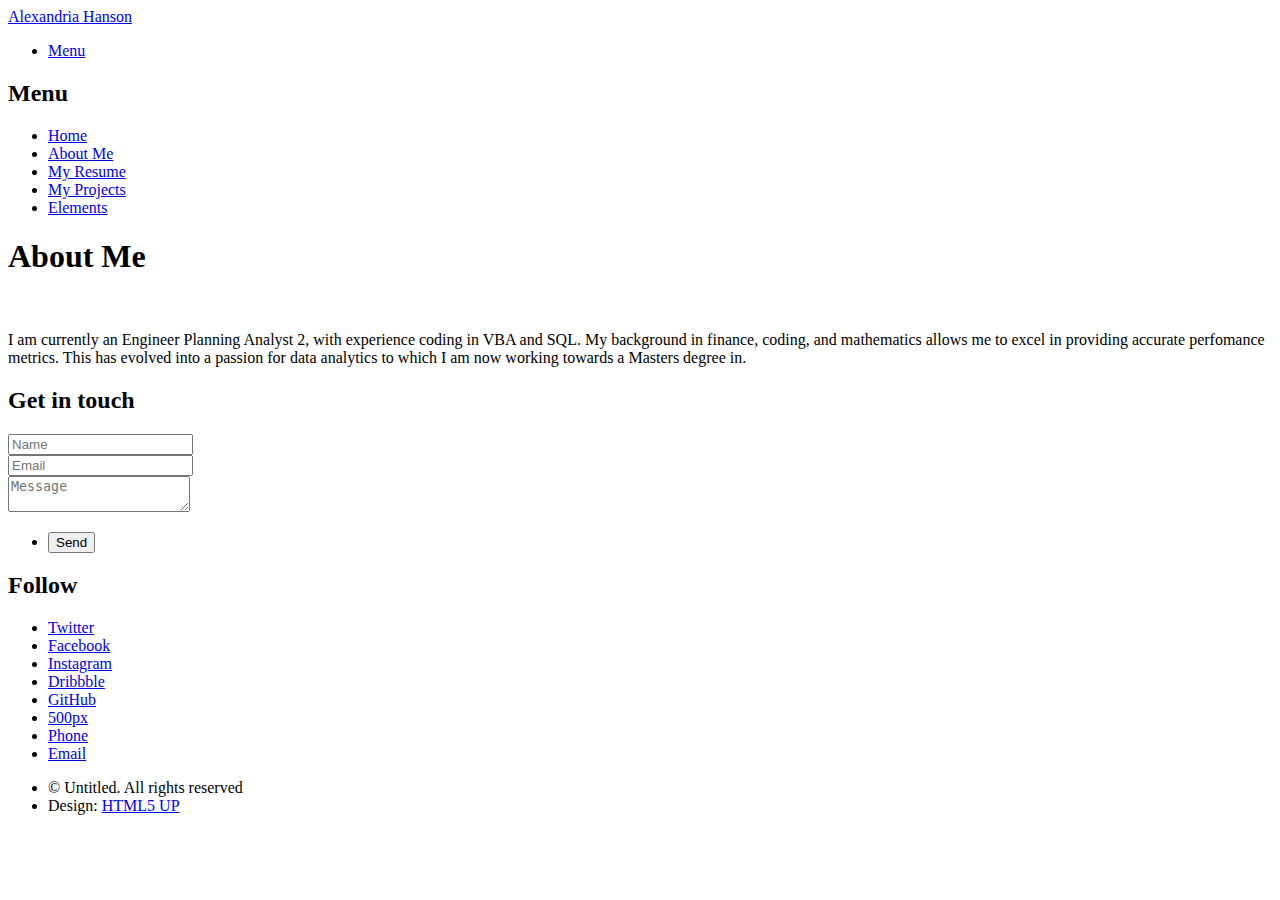
==== AboutMe.html @ 03097062 "Add files via upload" ====
<!DOCTYPE HTML>
<!--
	Phantom by HTML5 UP
	html5up.net | @ajlkn
	Free for personal and commercial use under the CCA 3.0 license (html5up.net/license)
-->
<html>
	<head>
		<title>Generic - Phantom by HTML5 UP</title>
		<meta charset="utf-8" />
		<meta name="viewport" content="width=device-width, initial-scale=1, user-scalable=no" />
		<link rel="stylesheet" href="assets/css/main.css" />
		<noscript><link rel="stylesheet" href="assets/css/noscript.css" /></noscript>
	</head>
	<body class="is-preload">
		<!-- Wrapper -->
			<div id="wrapper">

				<!-- Header -->
					<header id="header">
						<div class="inner">

							<!-- Logo -->
								<a href="index.html" class="logo">
									<span class="symbol"><img src="images/logo.svg" alt="" /></span><span class="title">Alexandria Hanson</span>
								</a>

							<!-- Nav -->
								<nav>
									<ul>
										<li><a href="#menu">Menu</a></li>
									</ul>
								</nav>

						</div>
					</header>

				<!-- Menu -->
					<nav id="menu">
						<h2>Menu</h2>
						<ul>
							<li><a href="index.html">Home</a></li>
							<li><a href="AboutMe.html">About Me</a></li>
							<li><a href="MyResume.html">My Resume</a></li>
							<li><a href="MyProjects.html">My Projects</a></li>
							<li><a href="elements.html">Elements</a></li>
						</ul>
					</nav>

				<!-- Main -->
					<div id="main">
						<div class="inner">
							<h1>About Me</h1>
							<span class="image main"><img src="images/pic13.jpg" alt="" /></span>
							<p>I am currently an Engineer Planning Analyst 2, with experience coding in VBA and SQL. My background in finance, coding, and mathematics allows me to excel in 
								providing accurate perfomance metrics. This has evolved into a passion for data analytics to which I am now working towards a Masters degree in. 
								
							</p>
						</div>
					</div>

				<!-- Footer -->
					<footer id="footer">
						<div class="inner">
							<section>
								<h2>Get in touch</h2>
								<form method="post" action="#">
									<div class="fields">
										<div class="field half">
											<input type="text" name="name" id="name" placeholder="Name" />
										</div>
										<div class="field half">
											<input type="email" name="email" id="email" placeholder="Email" />
										</div>
										<div class="field">
											<textarea name="message" id="message" placeholder="Message"></textarea>
										</div>
									</div>
									<ul class="actions">
										<li><input type="submit" value="Send" class="primary" /></li>
									</ul>
								</form>
							</section>
							<section>
								<h2>Follow</h2>
								<ul class="icons">
									<li><a href="#" class="icon brands style2 fa-twitter"><span class="label">Twitter</span></a></li>
									<li><a href="#" class="icon brands style2 fa-facebook-f"><span class="label">Facebook</span></a></li>
									<li><a href="#" class="icon brands style2 fa-instagram"><span class="label">Instagram</span></a></li>
									<li><a href="#" class="icon brands style2 fa-dribbble"><span class="label">Dribbble</span></a></li>
									<li><a href="#" class="icon brands style2 fa-github"><span class="label">GitHub</span></a></li>
									<li><a href="#" class="icon brands style2 fa-500px"><span class="label">500px</span></a></li>
									<li><a href="#" class="icon solid style2 fa-phone"><span class="label">Phone</span></a></li>
									<li><a href="#" class="icon solid style2 fa-envelope"><span class="label">Email</span></a></li>
								</ul>
							</section>
							<ul class="copyright">
								<li>&copy; Untitled. All rights reserved</li><li>Design: <a href="http://html5up.net">HTML5 UP</a></li>
							</ul>
						</div>
					</footer>

			</div>

		<!-- Scripts -->
			<script src="assets/js/jquery.min.js"></script>
			<script src="assets/js/browser.min.js"></script>
			<script src="assets/js/breakpoints.min.js"></script>
			<script src="assets/js/util.js"></script>
			<script src="assets/js/main.js"></script>

	</body>
</html>
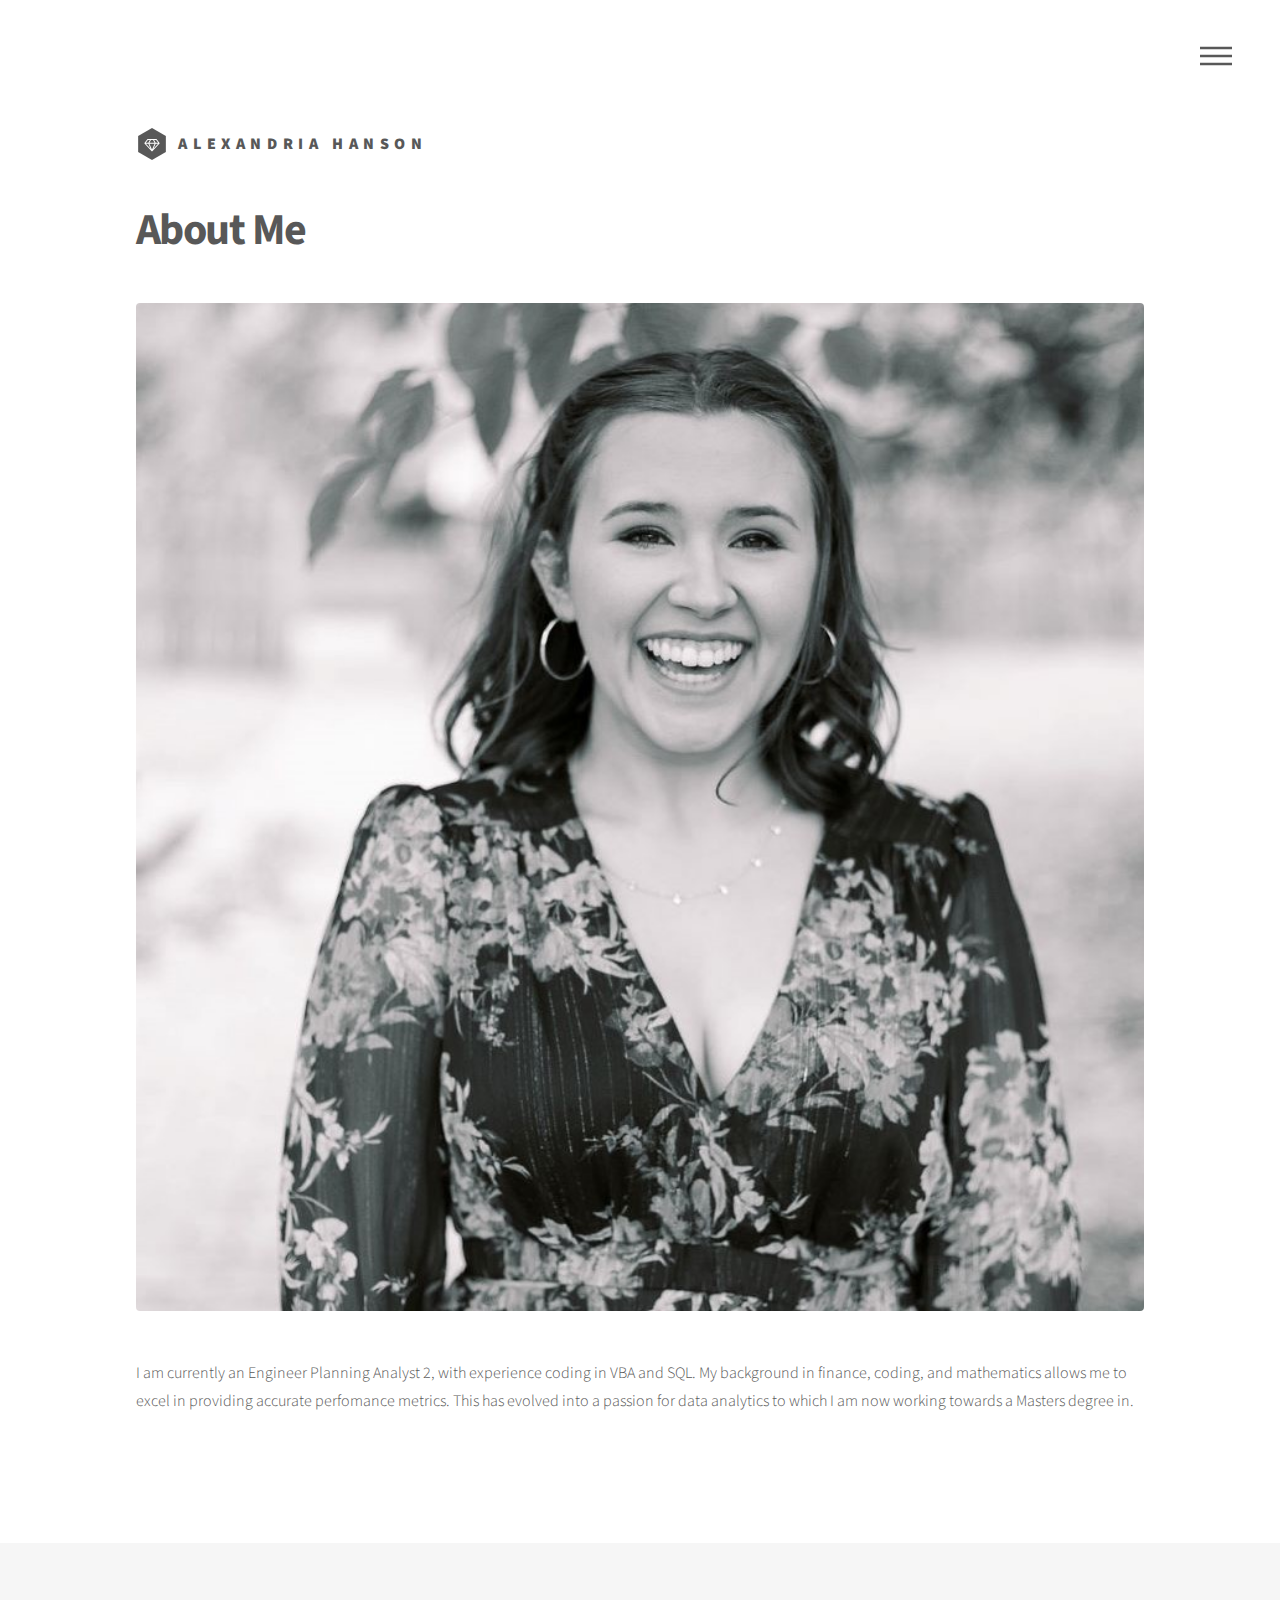
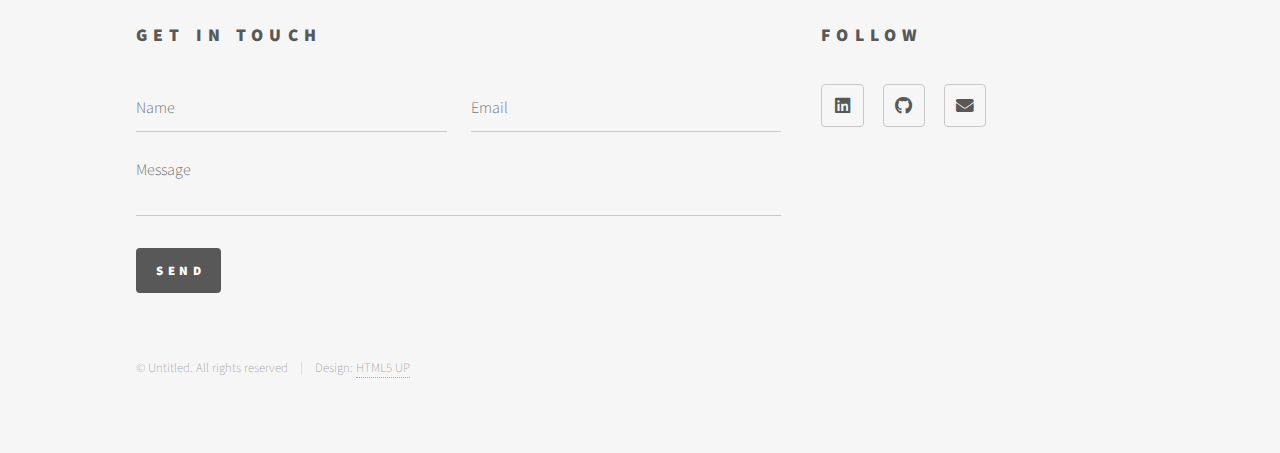
==== commit ea84cd1d: "Add files via upload" ====
--- a/AboutMe.html
+++ b/AboutMe.html
@@ -6,7 +6,7 @@
 -->
 <html>
 	<head>
-		<title>Generic - Phantom by HTML5 UP</title>
+		<title>About Me - Alexandria Hanson</title>
 		<meta charset="utf-8" />
 		<meta name="viewport" content="width=device-width, initial-scale=1, user-scalable=no" />
 		<link rel="stylesheet" href="assets/css/main.css" />
@@ -43,7 +43,7 @@
 							<li><a href="AboutMe.html">About Me</a></li>
 							<li><a href="MyResume.html">My Resume</a></li>
 							<li><a href="MyProjects.html">My Projects</a></li>
-							<li><a href="elements.html">Elements</a></li>
+							<!-- <li><a href="elements.html">Elements</a></li> -->
 						</ul>
 					</nav>
 
@@ -84,13 +84,8 @@
 							<section>
 								<h2>Follow</h2>
 								<ul class="icons">
-									<li><a href="#" class="icon brands style2 fa-twitter"><span class="label">Twitter</span></a></li>
-									<li><a href="#" class="icon brands style2 fa-facebook-f"><span class="label">Facebook</span></a></li>
-									<li><a href="#" class="icon brands style2 fa-instagram"><span class="label">Instagram</span></a></li>
-									<li><a href="#" class="icon brands style2 fa-dribbble"><span class="label">Dribbble</span></a></li>
+									<li><a href="https://www.linkedin.com/in/alexandria-hanson/" class="icon brands style2 fa-linkedin"><span class="label">LinkedIn</span></a></li>
 									<li><a href="#" class="icon brands style2 fa-github"><span class="label">GitHub</span></a></li>
-									<li><a href="#" class="icon brands style2 fa-500px"><span class="label">500px</span></a></li>
-									<li><a href="#" class="icon solid style2 fa-phone"><span class="label">Phone</span></a></li>
 									<li><a href="#" class="icon solid style2 fa-envelope"><span class="label">Email</span></a></li>
 								</ul>
 							</section>
--- a/assets/css/main.css
+++ b/assets/css/main.css
@@ -0,0 +1,3329 @@
+@import url(fontawesome-all.min.css);
+@import url("https://fonts.googleapis.com/css?family=Source+Sans+Pro:300,700,900");
+
+/*
+	Phantom by HTML5 UP
+	html5up.net | @ajlkn
+	Free for personal and commercial use under the CCA 3.0 license (html5up.net/license)
+*/
+
+html, body, div, span, applet, object,
+iframe, h1, h2, h3, h4, h5, h6, p, blockquote,
+pre, a, abbr, acronym, address, big, cite,
+code, del, dfn, em, img, ins, kbd, q, s, samp,
+small, strike, strong, sub, sup, tt, var, b,
+u, i, center, dl, dt, dd, ol, ul, li, fieldset,
+form, label, legend, table, caption, tbody,
+tfoot, thead, tr, th, td, article, aside,
+canvas, details, embed, figure, figcaption,
+footer, header, hgroup, menu, nav, output, ruby,
+section, summary, time, mark, audio, video {
+	margin: 0;
+	padding: 0;
+	border: 0;
+	font-size: 100%;
+	font: inherit;
+	vertical-align: baseline;}
+
+article, aside, details, figcaption, figure,
+footer, header, hgroup, menu, nav, section {
+	display: block;}
+
+body {
+	line-height: 1;
+}
+
+ol, ul {
+	list-style: none;
+}
+
+blockquote, q {
+	quotes: none;
+}
+
+	blockquote:before, blockquote:after, q:before, q:after {
+		content: '';
+		content: none;
+	}
+
+table {
+	border-collapse: collapse;
+	border-spacing: 0;
+}
+
+body {
+	-webkit-text-size-adjust: none;
+}
+
+mark {
+	background-color: transparent;
+	color: inherit;
+}
+
+input::-moz-focus-inner {
+	border: 0;
+	padding: 0;
+}
+
+input, select, textarea {
+	-moz-appearance: none;
+	-webkit-appearance: none;
+	-ms-appearance: none;
+	appearance: none;
+}
+
+/* Basic */
+
+	@-ms-viewport {
+		width: device-width;
+	}
+
+	body {
+		-ms-overflow-style: scrollbar;
+	}
+
+	@media screen and (max-width: 480px) {
+
+		html, body {
+			min-width: 320px;
+		}
+
+	}
+
+	html {
+		box-sizing: border-box;
+	}
+
+	*, *:before, *:after {
+		box-sizing: inherit;
+	}
+
+	body {
+		background: #ffffff;
+	}
+
+		body.is-preload *, body.is-preload *:before, body.is-preload *:after {
+			-moz-animation: none !important;
+			-webkit-animation: none !important;
+			-ms-animation: none !important;
+			animation: none !important;
+			-moz-transition: none !important;
+			-webkit-transition: none !important;
+			-ms-transition: none !important;
+			transition: none !important;
+		}
+
+/* Type */
+
+	body, input, select, textarea {
+		color: #585858;
+		font-family: "Source Sans Pro", Helvetica, sans-serif;
+		font-size: 16pt;
+		font-weight: 300;
+		line-height: 1.75;
+	}
+
+		@media screen and (max-width: 1680px) {
+
+			body, input, select, textarea {
+				font-size: 14pt;
+			}
+
+		}
+
+		@media screen and (max-width: 1280px) {
+
+			body, input, select, textarea {
+				font-size: 12pt;
+			}
+
+		}
+
+	a {
+		-moz-transition: border-bottom-color 0.2s ease, color 0.2s ease;
+		-webkit-transition: border-bottom-color 0.2s ease, color 0.2s ease;
+		-ms-transition: border-bottom-color 0.2s ease, color 0.2s ease;
+		transition: border-bottom-color 0.2s ease, color 0.2s ease;
+		text-decoration: none;
+		color: #585858;
+		border-bottom: dotted 1px rgba(88, 88, 88, 0.5);
+	}
+
+		a:hover {
+			border-bottom-color: transparent;
+			color: #f2849e !important;
+		}
+
+	strong, b {
+		font-weight: 900;
+	}
+
+	em, i {
+		font-style: italic;
+	}
+
+	p {
+		margin: 0 0 2em 0;
+	}
+
+	h1 {
+		font-size: 2.75em;
+		font-weight: 700;
+		line-height: 1.3;
+		margin: 0 0 1em 0;
+		letter-spacing: -0.035em;
+	}
+
+		h1 a {
+			color: inherit;
+		}
+
+		@media screen and (max-width: 736px) {
+
+			h1 {
+				font-size: 2em;
+				margin: 0 0 1em 0;
+			}
+
+		}
+
+		@media screen and (max-width: 360px) {
+
+			h1 {
+				font-size: 1.75em;
+			}
+
+		}
+
+	h2, h3, h4, h5, h6 {
+		font-weight: 900;
+		line-height: 1.5;
+		margin: 0 0 2em 0;
+		text-transform: uppercase;
+		letter-spacing: 0.35em;
+	}
+
+		h2 a, h3 a, h4 a, h5 a, h6 a {
+			color: inherit;
+		}
+
+	h2 {
+		font-size: 1.1em;
+	}
+
+	h3 {
+		font-size: 1em;
+	}
+
+	h4 {
+		font-size: 0.8em;
+	}
+
+	h5 {
+		font-size: 0.8em;
+	}
+
+	h6 {
+		font-size: 0.8em;
+	}
+
+	@media screen and (max-width: 980px) {
+
+		h1 br, h2 br, h3 br, h4 br, h5 br, h6 br {
+			display: none;
+		}
+
+	}
+
+	@media screen and (max-width: 736px) {
+
+		h2 {
+			font-size: 1em;
+		}
+
+		h3 {
+			font-size: 0.8em;
+		}
+
+	}
+
+	sub {
+		font-size: 0.8em;
+		position: relative;
+		top: 0.5em;
+	}
+
+	sup {
+		font-size: 0.8em;
+		position: relative;
+		top: -0.5em;
+	}
+
+	blockquote {
+		border-left: solid 4px #c9c9c9;
+		font-style: italic;
+		margin: 0 0 2em 0;
+		padding: 0.5em 0 0.5em 2em;
+	}
+
+	code {
+		background: rgba(144, 144, 144, 0.075);
+		border-radius: 4px;
+		border: solid 1px #c9c9c9;
+		font-family: "Courier New", monospace;
+		font-size: 0.9em;
+		margin: 0 0.25em;
+		padding: 0.25em 0.65em;
+	}
+
+	pre {
+		-webkit-overflow-scrolling: touch;
+		font-family: "Courier New", monospace;
+		font-size: 0.9em;
+		margin: 0 0 2em 0;
+	}
+
+		pre code {
+			display: block;
+			line-height: 1.75;
+			padding: 1em 1.5em;
+			overflow-x: auto;
+		}
+
+	hr {
+		border: 0;
+		border-bottom: solid 1px #c9c9c9;
+		margin: 2em 0;
+	}
+
+		hr.major {
+			margin: 3em 0;
+		}
+
+	.align-left {
+		text-align: left;
+	}
+
+	.align-center {
+		text-align: center;
+	}
+
+	.align-right {
+		text-align: right;
+	}
+
+/* Row */
+
+	.row {
+		display: flex;
+		flex-wrap: wrap;
+		box-sizing: border-box;
+		align-items: stretch;
+	}
+
+		.row > * {
+			box-sizing: border-box;
+		}
+
+		.row.gtr-uniform > * > :last-child {
+			margin-bottom: 0;
+		}
+
+		.row.aln-left {
+			justify-content: flex-start;
+		}
+
+		.row.aln-center {
+			justify-content: center;
+		}
+
+		.row.aln-right {
+			justify-content: flex-end;
+		}
+
+		.row.aln-top {
+			align-items: flex-start;
+		}
+
+		.row.aln-middle {
+			align-items: center;
+		}
+
+		.row.aln-bottom {
+			align-items: flex-end;
+		}
+
+		.row > .imp {
+			order: -1;
+		}
+
+		.row > .col-1 {
+			width: 8.33333%;
+		}
+
+		.row > .off-1 {
+			margin-left: 8.33333%;
+		}
+
+		.row > .col-2 {
+			width: 16.66667%;
+		}
+
+		.row > .off-2 {
+			margin-left: 16.66667%;
+		}
+
+		.row > .col-3 {
+			width: 25%;
+		}
+
+		.row > .off-3 {
+			margin-left: 25%;
+		}
+
+		.row > .col-4 {
+			width: 33.33333%;
+		}
+
+		.row > .off-4 {
+			margin-left: 33.33333%;
+		}
+
+		.row > .col-5 {
+			width: 41.66667%;
+		}
+
+		.row > .off-5 {
+			margin-left: 41.66667%;
+		}
+
+		.row > .col-6 {
+			width: 50%;
+		}
+
+		.row > .off-6 {
+			margin-left: 50%;
+		}
+
+		.row > .col-7 {
+			width: 58.33333%;
+		}
+
+		.row > .off-7 {
+			margin-left: 58.33333%;
+		}
+
+		.row > .col-8 {
+			width: 66.66667%;
+		}
+
+		.row > .off-8 {
+			margin-left: 66.66667%;
+		}
+
+		.row > .col-9 {
+			width: 75%;
+		}
+
+		.row > .off-9 {
+			margin-left: 75%;
+		}
+
+		.row > .col-10 {
+			width: 83.33333%;
+		}
+
+		.row > .off-10 {
+			margin-left: 83.33333%;
+		}
+
+		.row > .col-11 {
+			width: 91.66667%;
+		}
+
+		.row > .off-11 {
+			margin-left: 91.66667%;
+		}
+
+		.row > .col-12 {
+			width: 100%;
+		}
+
+		.row > .off-12 {
+			margin-left: 100%;
+		}
+
+		.row.gtr-0 {
+			margin-top: 0;
+			margin-left: 0em;
+		}
+
+			.row.gtr-0 > * {
+				padding: 0 0 0 0em;
+			}
+
+			.row.gtr-0.gtr-uniform {
+				margin-top: 0em;
+			}
+
+				.row.gtr-0.gtr-uniform > * {
+					padding-top: 0em;
+				}
+
+		.row.gtr-25 {
+			margin-top: 0;
+			margin-left: -0.5em;
+		}
+
+			.row.gtr-25 > * {
+				padding: 0 0 0 0.5em;
+			}
+
+			.row.gtr-25.gtr-uniform {
+				margin-top: -0.5em;
+			}
+
+				.row.gtr-25.gtr-uniform > * {
+					padding-top: 0.5em;
+				}
+
+		.row.gtr-50 {
+			margin-top: 0;
+			margin-left: -1em;
+		}
+
+			.row.gtr-50 > * {
+				padding: 0 0 0 1em;
+			}
+
+			.row.gtr-50.gtr-uniform {
+				margin-top: -1em;
+			}
+
+				.row.gtr-50.gtr-uniform > * {
+					padding-top: 1em;
+				}
+
+		.row {
+			margin-top: 0;
+			margin-left: -2em;
+		}
+
+			.row > * {
+				padding: 0 0 0 2em;
+			}
+
+			.row.gtr-uniform {
+				margin-top: -2em;
+			}
+
+				.row.gtr-uniform > * {
+					padding-top: 2em;
+				}
+
+		.row.gtr-150 {
+			margin-top: 0;
+			margin-left: -3em;
+		}
+
+			.row.gtr-150 > * {
+				padding: 0 0 0 3em;
+			}
+
+			.row.gtr-150.gtr-uniform {
+				margin-top: -3em;
+			}
+
+				.row.gtr-150.gtr-uniform > * {
+					padding-top: 3em;
+				}
+
+		.row.gtr-200 {
+			margin-top: 0;
+			margin-left: -4em;
+		}
+
+			.row.gtr-200 > * {
+				padding: 0 0 0 4em;
+			}
+
+			.row.gtr-200.gtr-uniform {
+				margin-top: -4em;
+			}
+
+				.row.gtr-200.gtr-uniform > * {
+					padding-top: 4em;
+				}
+
+		@media screen and (max-width: 1680px) {
+
+			.row {
+				display: flex;
+				flex-wrap: wrap;
+				box-sizing: border-box;
+				align-items: stretch;
+			}
+
+				.row > * {
+					box-sizing: border-box;
+				}
+
+				.row.gtr-uniform > * > :last-child {
+					margin-bottom: 0;
+				}
+
+				.row.aln-left {
+					justify-content: flex-start;
+				}
+
+				.row.aln-center {
+					justify-content: center;
+				}
+
+				.row.aln-right {
+					justify-content: flex-end;
+				}
+
+				.row.aln-top {
+					align-items: flex-start;
+				}
+
+				.row.aln-middle {
+					align-items: center;
+				}
+
+				.row.aln-bottom {
+					align-items: flex-end;
+				}
+
+				.row > .imp-xlarge {
+					order: -1;
+				}
+
+				.row > .col-1-xlarge {
+					width: 8.33333%;
+				}
+
+				.row > .off-1-xlarge {
+					margin-left: 8.33333%;
+				}
+
+				.row > .col-2-xlarge {
+					width: 16.66667%;
+				}
+
+				.row > .off-2-xlarge {
+					margin-left: 16.66667%;
+				}
+
+				.row > .col-3-xlarge {
+					width: 25%;
+				}
+
+				.row > .off-3-xlarge {
+					margin-left: 25%;
+				}
+
+				.row > .col-4-xlarge {
+					width: 33.33333%;
+				}
+
+				.row > .off-4-xlarge {
+					margin-left: 33.33333%;
+				}
+
+				.row > .col-5-xlarge {
+					width: 41.66667%;
+				}
+
+				.row > .off-5-xlarge {
+					margin-left: 41.66667%;
+				}
+
+				.row > .col-6-xlarge {
+					width: 50%;
+				}
+
+				.row > .off-6-xlarge {
+					margin-left: 50%;
+				}
+
+				.row > .col-7-xlarge {
+					width: 58.33333%;
+				}
+
+				.row > .off-7-xlarge {
+					margin-left: 58.33333%;
+				}
+
+				.row > .col-8-xlarge {
+					width: 66.66667%;
+				}
+
+				.row > .off-8-xlarge {
+					margin-left: 66.66667%;
+				}
+
+				.row > .col-9-xlarge {
+					width: 75%;
+				}
+
+				.row > .off-9-xlarge {
+					margin-left: 75%;
+				}
+
+				.row > .col-10-xlarge {
+					width: 83.33333%;
+				}
+
+				.row > .off-10-xlarge {
+					margin-left: 83.33333%;
+				}
+
+				.row > .col-11-xlarge {
+					width: 91.66667%;
+				}
+
+				.row > .off-11-xlarge {
+					margin-left: 91.66667%;
+				}
+
+				.row > .col-12-xlarge {
+					width: 100%;
+				}
+
+				.row > .off-12-xlarge {
+					margin-left: 100%;
+				}
+
+				.row.gtr-0 {
+					margin-top: 0;
+					margin-left: 0em;
+				}
+
+					.row.gtr-0 > * {
+						padding: 0 0 0 0em;
+					}
+
+					.row.gtr-0.gtr-uniform {
+						margin-top: 0em;
+					}
+
+						.row.gtr-0.gtr-uniform > * {
+							padding-top: 0em;
+						}
+
+				.row.gtr-25 {
+					margin-top: 0;
+					margin-left: -0.5em;
+				}
+
+					.row.gtr-25 > * {
+						padding: 0 0 0 0.5em;
+					}
+
+					.row.gtr-25.gtr-uniform {
+						margin-top: -0.5em;
+					}
+
+						.row.gtr-25.gtr-uniform > * {
+							padding-top: 0.5em;
+						}
+
+				.row.gtr-50 {
+					margin-top: 0;
+					margin-left: -1em;
+				}
+
+					.row.gtr-50 > * {
+						padding: 0 0 0 1em;
+					}
+
+					.row.gtr-50.gtr-uniform {
+						margin-top: -1em;
+					}
+
+						.row.gtr-50.gtr-uniform > * {
+							padding-top: 1em;
+						}
+
+				.row {
+					margin-top: 0;
+					margin-left: -2em;
+				}
+
+					.row > * {
+						padding: 0 0 0 2em;
+					}
+
+					.row.gtr-uniform {
+						margin-top: -2em;
+					}
+
+						.row.gtr-uniform > * {
+							padding-top: 2em;
+						}
+
+				.row.gtr-150 {
+					margin-top: 0;
+					margin-left: -3em;
+				}
+
+					.row.gtr-150 > * {
+						padding: 0 0 0 3em;
+					}
+
+					.row.gtr-150.gtr-uniform {
+						margin-top: -3em;
+					}
+
+						.row.gtr-150.gtr-uniform > * {
+							padding-top: 3em;
+						}
+
+				.row.gtr-200 {
+					margin-top: 0;
+					margin-left: -4em;
+				}
+
+					.row.gtr-200 > * {
+						padding: 0 0 0 4em;
+					}
+
+					.row.gtr-200.gtr-uniform {
+						margin-top: -4em;
+					}
+
+						.row.gtr-200.gtr-uniform > * {
+							padding-top: 4em;
+						}
+
+		}
+
+		@media screen and (max-width: 1280px) {
+
+			.row {
+				display: flex;
+				flex-wrap: wrap;
+				box-sizing: border-box;
+				align-items: stretch;
+			}
+
+				.row > * {
+					box-sizing: border-box;
+				}
+
+				.row.gtr-uniform > * > :last-child {
+					margin-bottom: 0;
+				}
+
+				.row.aln-left {
+					justify-content: flex-start;
+				}
+
+				.row.aln-center {
+					justify-content: center;
+				}
+
+				.row.aln-right {
+					justify-content: flex-end;
+				}
+
+				.row.aln-top {
+					align-items: flex-start;
+				}
+
+				.row.aln-middle {
+					align-items: center;
+				}
+
+				.row.aln-bottom {
+					align-items: flex-end;
+				}
+
+				.row > .imp-large {
+					order: -1;
+				}
+
+				.row > .col-1-large {
+					width: 8.33333%;
+				}
+
+				.row > .off-1-large {
+					margin-left: 8.33333%;
+				}
+
+				.row > .col-2-large {
+					width: 16.66667%;
+				}
+
+				.row > .off-2-large {
+					margin-left: 16.66667%;
+				}
+
+				.row > .col-3-large {
+					width: 25%;
+				}
+
+				.row > .off-3-large {
+					margin-left: 25%;
+				}
+
+				.row > .col-4-large {
+					width: 33.33333%;
+				}
+
+				.row > .off-4-large {
+					margin-left: 33.33333%;
+				}
+
+				.row > .col-5-large {
+					width: 41.66667%;
+				}
+
+				.row > .off-5-large {
+					margin-left: 41.66667%;
+				}
+
+				.row > .col-6-large {
+					width: 50%;
+				}
+
+				.row > .off-6-large {
+					margin-left: 50%;
+				}
+
+				.row > .col-7-large {
+					width: 58.33333%;
+				}
+
+				.row > .off-7-large {
+					margin-left: 58.33333%;
+				}
+
+				.row > .col-8-large {
+					width: 66.66667%;
+				}
+
+				.row > .off-8-large {
+					margin-left: 66.66667%;
+				}
+
+				.row > .col-9-large {
+					width: 75%;
+				}
+
+				.row > .off-9-large {
+					margin-left: 75%;
+				}
+
+				.row > .col-10-large {
+					width: 83.33333%;
+				}
+
+				.row > .off-10-large {
+					margin-left: 83.33333%;
+				}
+
+				.row > .col-11-large {
+					width: 91.66667%;
+				}
+
+				.row > .off-11-large {
+					margin-left: 91.66667%;
+				}
+
+				.row > .col-12-large {
+					width: 100%;
+				}
+
+				.row > .off-12-large {
+					margin-left: 100%;
+				}
+
+				.row.gtr-0 {
+					margin-top: 0;
+					margin-left: 0em;
+				}
+
+					.row.gtr-0 > * {
+						padding: 0 0 0 0em;
+					}
+
+					.row.gtr-0.gtr-uniform {
+						margin-top: 0em;
+					}
+
+						.row.gtr-0.gtr-uniform > * {
+							padding-top: 0em;
+						}
+
+				.row.gtr-25 {
+					margin-top: 0;
+					margin-left: -0.5em;
+				}
+
+					.row.gtr-25 > * {
+						padding: 0 0 0 0.5em;
+					}
+
+					.row.gtr-25.gtr-uniform {
+						margin-top: -0.5em;
+					}
+
+						.row.gtr-25.gtr-uniform > * {
+							padding-top: 0.5em;
+						}
+
+				.row.gtr-50 {
+					margin-top: 0;
+					margin-left: -1em;
+				}
+
+					.row.gtr-50 > * {
+						padding: 0 0 0 1em;
+					}
+
+					.row.gtr-50.gtr-uniform {
+						margin-top: -1em;
+					}
+
+						.row.gtr-50.gtr-uniform > * {
+							padding-top: 1em;
+						}
+
+				.row {
+					margin-top: 0;
+					margin-left: -2em;
+				}
+
+					.row > * {
+						padding: 0 0 0 2em;
+					}
+
+					.row.gtr-uniform {
+						margin-top: -2em;
+					}
+
+						.row.gtr-uniform > * {
+							padding-top: 2em;
+						}
+
+				.row.gtr-150 {
+					margin-top: 0;
+					margin-left: -3em;
+				}
+
+					.row.gtr-150 > * {
+						padding: 0 0 0 3em;
+					}
+
+					.row.gtr-150.gtr-uniform {
+						margin-top: -3em;
+					}
+
+						.row.gtr-150.gtr-uniform > * {
+							padding-top: 3em;
+						}
+
+				.row.gtr-200 {
+					margin-top: 0;
+					margin-left: -4em;
+				}
+
+					.row.gtr-200 > * {
+						padding: 0 0 0 4em;
+					}
+
+					.row.gtr-200.gtr-uniform {
+						margin-top: -4em;
+					}
+
+						.row.gtr-200.gtr-uniform > * {
+							padding-top: 4em;
+						}
+
+		}
+
+		@media screen and (max-width: 980px) {
+
+			.row {
+				display: flex;
+				flex-wrap: wrap;
+				box-sizing: border-box;
+				align-items: stretch;
+			}
+
+				.row > * {
+					box-sizing: border-box;
+				}
+
+				.row.gtr-uniform > * > :last-child {
+					margin-bottom: 0;
+				}
+
+				.row.aln-left {
+					justify-content: flex-start;
+				}
+
+				.row.aln-center {
+					justify-content: center;
+				}
+
+				.row.aln-right {
+					justify-content: flex-end;
+				}
+
+				.row.aln-top {
+					align-items: flex-start;
+				}
+
+				.row.aln-middle {
+					align-items: center;
+				}
+
+				.row.aln-bottom {
+					align-items: flex-end;
+				}
+
+				.row > .imp-medium {
+					order: -1;
+				}
+
+				.row > .col-1-medium {
+					width: 8.33333%;
+				}
+
+				.row > .off-1-medium {
+					margin-left: 8.33333%;
+				}
+
+				.row > .col-2-medium {
+					width: 16.66667%;
+				}
+
+				.row > .off-2-medium {
+					margin-left: 16.66667%;
+				}
+
+				.row > .col-3-medium {
+					width: 25%;
+				}
+
+				.row > .off-3-medium {
+					margin-left: 25%;
+				}
+
+				.row > .col-4-medium {
+					width: 33.33333%;
+				}
+
+				.row > .off-4-medium {
+					margin-left: 33.33333%;
+				}
+
+				.row > .col-5-medium {
+					width: 41.66667%;
+				}
+
+				.row > .off-5-medium {
+					margin-left: 41.66667%;
+				}
+
+				.row > .col-6-medium {
+					width: 50%;
+				}
+
+				.row > .off-6-medium {
+					margin-left: 50%;
+				}
+
+				.row > .col-7-medium {
+					width: 58.33333%;
+				}
+
+				.row > .off-7-medium {
+					margin-left: 58.33333%;
+				}
+
+				.row > .col-8-medium {
+					width: 66.66667%;
+				}
+
+				.row > .off-8-medium {
+					margin-left: 66.66667%;
+				}
+
+				.row > .col-9-medium {
+					width: 75%;
+				}
+
+				.row > .off-9-medium {
+					margin-left: 75%;
+				}
+
+				.row > .col-10-medium {
+					width: 83.33333%;
+				}
+
+				.row > .off-10-medium {
+					margin-left: 83.33333%;
+				}
+
+				.row > .col-11-medium {
+					width: 91.66667%;
+				}
+
+				.row > .off-11-medium {
+					margin-left: 91.66667%;
+				}
+
+				.row > .col-12-medium {
+					width: 100%;
+				}
+
+				.row > .off-12-medium {
+					margin-left: 100%;
+				}
+
+				.row.gtr-0 {
+					margin-top: 0;
+					margin-left: 0em;
+				}
+
+					.row.gtr-0 > * {
+						padding: 0 0 0 0em;
+					}
+
+					.row.gtr-0.gtr-uniform {
+						margin-top: 0em;
+					}
+
+						.row.gtr-0.gtr-uniform > * {
+							padding-top: 0em;
+						}
+
+				.row.gtr-25 {
+					margin-top: 0;
+					margin-left: -0.375em;
+				}
+
+					.row.gtr-25 > * {
+						padding: 0 0 0 0.375em;
+					}
+
+					.row.gtr-25.gtr-uniform {
+						margin-top: -0.375em;
+					}
+
+						.row.gtr-25.gtr-uniform > * {
+							padding-top: 0.375em;
+						}
+
+				.row.gtr-50 {
+					margin-top: 0;
+					margin-left: -0.75em;
+				}
+
+					.row.gtr-50 > * {
+						padding: 0 0 0 0.75em;
+					}
+
+					.row.gtr-50.gtr-uniform {
+						margin-top: -0.75em;
+					}
+
+						.row.gtr-50.gtr-uniform > * {
+							padding-top: 0.75em;
+						}
+
+				.row {
+					margin-top: 0;
+					margin-left: -1.5em;
+				}
+
+					.row > * {
+						padding: 0 0 0 1.5em;
+					}
+
+					.row.gtr-uniform {
+						margin-top: -1.5em;
+					}
+
+						.row.gtr-uniform > * {
+							padding-top: 1.5em;
+						}
+
+				.row.gtr-150 {
+					margin-top: 0;
+					margin-left: -2.25em;
+				}
+
+					.row.gtr-150 > * {
+						padding: 0 0 0 2.25em;
+					}
+
+					.row.gtr-150.gtr-uniform {
+						margin-top: -2.25em;
+					}
+
+						.row.gtr-150.gtr-uniform > * {
+							padding-top: 2.25em;
+						}
+
+				.row.gtr-200 {
+					margin-top: 0;
+					margin-left: -3em;
+				}
+
+					.row.gtr-200 > * {
+						padding: 0 0 0 3em;
+					}
+
+					.row.gtr-200.gtr-uniform {
+						margin-top: -3em;
+					}
+
+						.row.gtr-200.gtr-uniform > * {
+							padding-top: 3em;
+						}
+
+		}
+
+		@media screen and (max-width: 736px) {
+
+			.row {
+				display: flex;
+				flex-wrap: wrap;
+				box-sizing: border-box;
+				align-items: stretch;
+			}
+
+				.row > * {
+					box-sizing: border-box;
+				}
+
+				.row.gtr-uniform > * > :last-child {
+					margin-bottom: 0;
+				}
+
+				.row.aln-left {
+					justify-content: flex-start;
+				}
+
+				.row.aln-center {
+					justify-content: center;
+				}
+
+				.row.aln-right {
+					justify-content: flex-end;
+				}
+
+				.row.aln-top {
+					align-items: flex-start;
+				}
+
+				.row.aln-middle {
+					align-items: center;
+				}
+
+				.row.aln-bottom {
+					align-items: flex-end;
+				}
+
+				.row > .imp-small {
+					order: -1;
+				}
+
+				.row > .col-1-small {
+					width: 8.33333%;
+				}
+
+				.row > .off-1-small {
+					margin-left: 8.33333%;
+				}
+
+				.row > .col-2-small {
+					width: 16.66667%;
+				}
+
+				.row > .off-2-small {
+					margin-left: 16.66667%;
+				}
+
+				.row > .col-3-small {
+					width: 25%;
+				}
+
+				.row > .off-3-small {
+					margin-left: 25%;
+				}
+
+				.row > .col-4-small {
+					width: 33.33333%;
+				}
+
+				.row > .off-4-small {
+					margin-left: 33.33333%;
+				}
+
+				.row > .col-5-small {
+					width: 41.66667%;
+				}
+
+				.row > .off-5-small {
+					margin-left: 41.66667%;
+				}
+
+				.row > .col-6-small {
+					width: 50%;
+				}
+
+				.row > .off-6-small {
+					margin-left: 50%;
+				}
+
+				.row > .col-7-small {
+					width: 58.33333%;
+				}
+
+				.row > .off-7-small {
+					margin-left: 58.33333%;
+				}
+
+				.row > .col-8-small {
+					width: 66.66667%;
+				}
+
+				.row > .off-8-small {
+					margin-left: 66.66667%;
+				}
+
+				.row > .col-9-small {
+					width: 75%;
+				}
+
+				.row > .off-9-small {
+					margin-left: 75%;
+				}
+
+				.row > .col-10-small {
+					width: 83.33333%;
+				}
+
+				.row > .off-10-small {
+					margin-left: 83.33333%;
+				}
+
+				.row > .col-11-small {
+					width: 91.66667%;
+				}
+
+				.row > .off-11-small {
+					margin-left: 91.66667%;
+				}
+
+				.row > .col-12-small {
+					width: 100%;
+				}
+
+				.row > .off-12-small {
+					margin-left: 100%;
+				}
+
+				.row.gtr-0 {
+					margin-top: 0;
+					margin-left: 0em;
+				}
+
+					.row.gtr-0 > * {
+						padding: 0 0 0 0em;
+					}
+
+					.row.gtr-0.gtr-uniform {
+						margin-top: 0em;
+					}
+
+						.row.gtr-0.gtr-uniform > * {
+							padding-top: 0em;
+						}
+
+				.row.gtr-25 {
+					margin-top: 0;
+					margin-left: -0.25em;
+				}
+
+					.row.gtr-25 > * {
+						padding: 0 0 0 0.25em;
+					}
+
+					.row.gtr-25.gtr-uniform {
+						margin-top: -0.25em;
+					}
+
+						.row.gtr-25.gtr-uniform > * {
+							padding-top: 0.25em;
+						}
+
+				.row.gtr-50 {
+					margin-top: 0;
+					margin-left: -0.5em;
+				}
+
+					.row.gtr-50 > * {
+						padding: 0 0 0 0.5em;
+					}
+
+					.row.gtr-50.gtr-uniform {
+						margin-top: -0.5em;
+					}
+
+						.row.gtr-50.gtr-uniform > * {
+							padding-top: 0.5em;
+						}
+
+				.row {
+					margin-top: 0;
+					margin-left: -1em;
+				}
+
+					.row > * {
+						padding: 0 0 0 1em;
+					}
+
+					.row.gtr-uniform {
+						margin-top: -1em;
+					}
+
+						.row.gtr-uniform > * {
+							padding-top: 1em;
+						}
+
+				.row.gtr-150 {
+					margin-top: 0;
+					margin-left: -1.5em;
+				}
+
+					.row.gtr-150 > * {
+						padding: 0 0 0 1.5em;
+					}
+
+					.row.gtr-150.gtr-uniform {
+						margin-top: -1.5em;
+					}
+
+						.row.gtr-150.gtr-uniform > * {
+							padding-top: 1.5em;
+						}
+
+				.row.gtr-200 {
+					margin-top: 0;
+					margin-left: -2em;
+				}
+
+					.row.gtr-200 > * {
+						padding: 0 0 0 2em;
+					}
+
+					.row.gtr-200.gtr-uniform {
+						margin-top: -2em;
+					}
+
+						.row.gtr-200.gtr-uniform > * {
+							padding-top: 2em;
+						}
+
+		}
+
+		@media screen and (max-width: 480px) {
+
+			.row {
+				display: flex;
+				flex-wrap: wrap;
+				box-sizing: border-box;
+				align-items: stretch;
+			}
+
+				.row > * {
+					box-sizing: border-box;
+				}
+
+				.row.gtr-uniform > * > :last-child {
+					margin-bottom: 0;
+				}
+
+				.row.aln-left {
+					justify-content: flex-start;
+				}
+
+				.row.aln-center {
+					justify-content: center;
+				}
+
+				.row.aln-right {
+					justify-content: flex-end;
+				}
+
+				.row.aln-top {
+					align-items: flex-start;
+				}
+
+				.row.aln-middle {
+					align-items: center;
+				}
+
+				.row.aln-bottom {
+					align-items: flex-end;
+				}
+
+				.row > .imp-xsmall {
+					order: -1;
+				}
+
+				.row > .col-1-xsmall {
+					width: 8.33333%;
+				}
+
+				.row > .off-1-xsmall {
+					margin-left: 8.33333%;
+				}
+
+				.row > .col-2-xsmall {
+					width: 16.66667%;
+				}
+
+				.row > .off-2-xsmall {
+					margin-left: 16.66667%;
+				}
+
+				.row > .col-3-xsmall {
+					width: 25%;
+				}
+
+				.row > .off-3-xsmall {
+					margin-left: 25%;
+				}
+
+				.row > .col-4-xsmall {
+					width: 33.33333%;
+				}
+
+				.row > .off-4-xsmall {
+					margin-left: 33.33333%;
+				}
+
+				.row > .col-5-xsmall {
+					width: 41.66667%;
+				}
+
+				.row > .off-5-xsmall {
+					margin-left: 41.66667%;
+				}
+
+				.row > .col-6-xsmall {
+					width: 50%;
+				}
+
+				.row > .off-6-xsmall {
+					margin-left: 50%;
+				}
+
+				.row > .col-7-xsmall {
+					width: 58.33333%;
+				}
+
+				.row > .off-7-xsmall {
+					margin-left: 58.33333%;
+				}
+
+				.row > .col-8-xsmall {
+					width: 66.66667%;
+				}
+
+				.row > .off-8-xsmall {
+					margin-left: 66.66667%;
+				}
+
+				.row > .col-9-xsmall {
+					width: 75%;
+				}
+
+				.row > .off-9-xsmall {
+					margin-left: 75%;
+				}
+
+				.row > .col-10-xsmall {
+					width: 83.33333%;
+				}
+
+				.row > .off-10-xsmall {
+					margin-left: 83.33333%;
+				}
+
+				.row > .col-11-xsmall {
+					width: 91.66667%;
+				}
+
+				.row > .off-11-xsmall {
+					margin-left: 91.66667%;
+				}
+
+				.row > .col-12-xsmall {
+					width: 100%;
+				}
+
+				.row > .off-12-xsmall {
+					margin-left: 100%;
+				}
+
+				.row.gtr-0 {
+					margin-top: 0;
+					margin-left: 0em;
+				}
+
+					.row.gtr-0 > * {
+						padding: 0 0 0 0em;
+					}
+
+					.row.gtr-0.gtr-uniform {
+						margin-top: 0em;
+					}
+
+						.row.gtr-0.gtr-uniform > * {
+							padding-top: 0em;
+						}
+
+				.row.gtr-25 {
+					margin-top: 0;
+					margin-left: -0.25em;
+				}
+
+					.row.gtr-25 > * {
+						padding: 0 0 0 0.25em;
+					}
+
+					.row.gtr-25.gtr-uniform {
+						margin-top: -0.25em;
+					}
+
+						.row.gtr-25.gtr-uniform > * {
+							padding-top: 0.25em;
+						}
+
+				.row.gtr-50 {
+					margin-top: 0;
+					margin-left: -0.5em;
+				}
+
+					.row.gtr-50 > * {
+						padding: 0 0 0 0.5em;
+					}
+
+					.row.gtr-50.gtr-uniform {
+						margin-top: -0.5em;
+					}
+
+						.row.gtr-50.gtr-uniform > * {
+							padding-top: 0.5em;
+						}
+
+				.row {
+					margin-top: 0;
+					margin-left: -1em;
+				}
+
+					.row > * {
+						padding: 0 0 0 1em;
+					}
+
+					.row.gtr-uniform {
+						margin-top: -1em;
+					}
+
+						.row.gtr-uniform > * {
+							padding-top: 1em;
+						}
+
+				.row.gtr-150 {
+					margin-top: 0;
+					margin-left: -1.5em;
+				}
+
+					.row.gtr-150 > * {
+						padding: 0 0 0 1.5em;
+					}
+
+					.row.gtr-150.gtr-uniform {
+						margin-top: -1.5em;
+					}
+
+						.row.gtr-150.gtr-uniform > * {
+							padding-top: 1.5em;
+						}
+
+				.row.gtr-200 {
+					margin-top: 0;
+					margin-left: -2em;
+				}
+
+					.row.gtr-200 > * {
+						padding: 0 0 0 2em;
+					}
+
+					.row.gtr-200.gtr-uniform {
+						margin-top: -2em;
+					}
+
+						.row.gtr-200.gtr-uniform > * {
+							padding-top: 2em;
+						}
+
+		}
+
+/* Section/Article */
+
+	section.special, article.special {
+		text-align: center;
+	}
+
+	header p {
+		margin-top: -1em;
+	}
+
+	@media screen and (max-width: 736px) {
+
+		header p {
+			margin-top: 0;
+		}
+
+	}
+
+/* Icon */
+
+	.icon {
+		text-decoration: none;
+		border-bottom: none;
+		position: relative;
+	}
+
+		.icon:before {
+			-moz-osx-font-smoothing: grayscale;
+			-webkit-font-smoothing: antialiased;
+			display: inline-block;
+			font-style: normal;
+			font-variant: normal;
+			text-rendering: auto;
+			line-height: 1;
+			text-transform: none !important;
+			font-family: 'Font Awesome 5 Free';
+			font-weight: 400;
+		}
+
+		.icon > .label {
+			display: none;
+		}
+
+		.icon:before {
+			line-height: inherit;
+		}
+
+		.icon.solid:before {
+			font-weight: 900;
+		}
+
+		.icon.brands:before {
+			font-family: 'Font Awesome 5 Brands';
+		}
+
+		.icon.style2 {
+			-moz-transition: background-color 0.2s ease-in-out, color 0.2s ease-in-out, border-color 0.2s ease-in-out;
+			-webkit-transition: background-color 0.2s ease-in-out, color 0.2s ease-in-out, border-color 0.2s ease-in-out;
+			-ms-transition: background-color 0.2s ease-in-out, color 0.2s ease-in-out, border-color 0.2s ease-in-out;
+			transition: background-color 0.2s ease-in-out, color 0.2s ease-in-out, border-color 0.2s ease-in-out;
+			background-color: transparent;
+			border: solid 1px #c9c9c9;
+			border-radius: 4px;
+			width: 2.65em;
+			height: 2.65em;
+			display: inline-block;
+			text-align: center;
+			line-height: 2.65em;
+			color: inherit;
+		}
+
+			.icon.style2:before {
+				font-size: 1.1em;
+			}
+
+			.icon.style2:hover {
+				color: #f2849e;
+				border-color: #f2849e;
+			}
+
+			.icon.style2:active {
+				background-color: rgba(242, 132, 158, 0.1);
+			}
+
+/* List */
+
+	ol {
+		list-style: decimal;
+		margin: 0 0 2em 0;
+		padding-left: 1.25em;
+	}
+
+		ol li {
+			padding-left: 0.25em;
+		}
+
+	ul {
+		list-style: disc;
+		margin: 0 0 2em 0;
+		padding-left: 1em;
+	}
+
+		ul li {
+			padding-left: 0.5em;
+		}
+
+		ul.alt {
+			list-style: none;
+			padding-left: 0;
+		}
+
+			ul.alt li {
+				border-top: solid 1px #c9c9c9;
+				padding: 0.5em 0;
+			}
+
+				ul.alt li:first-child {
+					border-top: 0;
+					padding-top: 0;
+				}
+
+	dl {
+		margin: 0 0 2em 0;
+	}
+
+		dl dt {
+			display: block;
+			font-weight: 900;
+			margin: 0 0 1em 0;
+		}
+
+		dl dd {
+			margin-left: 2em;
+		}
+
+/* Actions */
+
+	ul.actions {
+		display: -moz-flex;
+		display: -webkit-flex;
+		display: -ms-flex;
+		display: flex;
+		cursor: default;
+		list-style: none;
+		margin-left: -1em;
+		padding-left: 0;
+	}
+
+		ul.actions li {
+			padding: 0 0 0 1em;
+			vertical-align: middle;
+		}
+
+		ul.actions.special {
+			-moz-justify-content: center;
+			-webkit-justify-content: center;
+			-ms-justify-content: center;
+			justify-content: center;
+			width: 100%;
+			margin-left: 0;
+		}
+
+			ul.actions.special li:first-child {
+				padding-left: 0;
+			}
+
+		ul.actions.stacked {
+			-moz-flex-direction: column;
+			-webkit-flex-direction: column;
+			-ms-flex-direction: column;
+			flex-direction: column;
+			margin-left: 0;
+		}
+
+			ul.actions.stacked li {
+				padding: 1.3em 0 0 0;
+			}
+
+				ul.actions.stacked li:first-child {
+					padding-top: 0;
+				}
+
+		ul.actions.fit {
+			width: calc(100% + 1em);
+		}
+
+			ul.actions.fit li {
+				-moz-flex-grow: 1;
+				-webkit-flex-grow: 1;
+				-ms-flex-grow: 1;
+				flex-grow: 1;
+				-moz-flex-shrink: 1;
+				-webkit-flex-shrink: 1;
+				-ms-flex-shrink: 1;
+				flex-shrink: 1;
+				width: 100%;
+			}
+
+				ul.actions.fit li > * {
+					width: 100%;
+				}
+
+			ul.actions.fit.stacked {
+				width: 100%;
+			}
+
+		@media screen and (max-width: 480px) {
+
+			ul.actions:not(.fixed) {
+				-moz-flex-direction: column;
+				-webkit-flex-direction: column;
+				-ms-flex-direction: column;
+				flex-direction: column;
+				margin-left: 0;
+				width: 100% !important;
+			}
+
+				ul.actions:not(.fixed) li {
+					-moz-flex-grow: 1;
+					-webkit-flex-grow: 1;
+					-ms-flex-grow: 1;
+					flex-grow: 1;
+					-moz-flex-shrink: 1;
+					-webkit-flex-shrink: 1;
+					-ms-flex-shrink: 1;
+					flex-shrink: 1;
+					padding: 1em 0 0 0;
+					text-align: center;
+					width: 100%;
+				}
+
+					ul.actions:not(.fixed) li > * {
+						width: 100%;
+					}
+
+					ul.actions:not(.fixed) li:first-child {
+						padding-top: 0;
+					}
+
+					ul.actions:not(.fixed) li input[type="submit"],
+					ul.actions:not(.fixed) li input[type="reset"],
+					ul.actions:not(.fixed) li input[type="button"],
+					ul.actions:not(.fixed) li button,
+					ul.actions:not(.fixed) li .button {
+						width: 100%;
+					}
+
+						ul.actions:not(.fixed) li input[type="submit"].icon:before,
+						ul.actions:not(.fixed) li input[type="reset"].icon:before,
+						ul.actions:not(.fixed) li input[type="button"].icon:before,
+						ul.actions:not(.fixed) li button.icon:before,
+						ul.actions:not(.fixed) li .button.icon:before {
+							margin-left: -0.5rem;
+						}
+
+		}
+
+/* Icons */
+
+	ul.icons {
+		cursor: default;
+		list-style: none;
+		padding-left: 0;
+		margin: -1em 0 2em -1em;
+	}
+
+		ul.icons li {
+			display: inline-block;
+			padding: 1em 0 0 1em;
+		}
+
+/* Form */
+
+	form {
+		margin: 0 0 2em 0;
+		overflow-x: hidden;
+	}
+
+		form > :last-child {
+			margin-bottom: 0;
+		}
+
+		form > .fields {
+			display: -moz-flex;
+			display: -webkit-flex;
+			display: -ms-flex;
+			display: flex;
+			-moz-flex-wrap: wrap;
+			-webkit-flex-wrap: wrap;
+			-ms-flex-wrap: wrap;
+			flex-wrap: wrap;
+			width: calc(100% + 3em);
+			margin: -1.5em 0 2em -1.5em;
+		}
+
+			form > .fields > .field {
+				-moz-flex-grow: 0;
+				-webkit-flex-grow: 0;
+				-ms-flex-grow: 0;
+				flex-grow: 0;
+				-moz-flex-shrink: 0;
+				-webkit-flex-shrink: 0;
+				-ms-flex-shrink: 0;
+				flex-shrink: 0;
+				padding: 1.5em 0 0 1.5em;
+				width: calc(100% - 1.5em);
+			}
+
+				form > .fields > .field.half {
+					width: calc(50% - 0.75em);
+				}
+
+				form > .fields > .field.third {
+					width: calc(100%/3 - 0.5em);
+				}
+
+				form > .fields > .field.quarter {
+					width: calc(25% - 0.375em);
+				}
+
+		@media screen and (max-width: 480px) {
+
+			form > .fields {
+				width: calc(100% + 3em);
+				margin: -1.5em 0 2em -1.5em;
+			}
+
+				form > .fields > .field {
+					padding: 1.5em 0 0 1.5em;
+					width: calc(100% - 1.5em);
+				}
+
+					form > .fields > .field.half {
+						width: calc(100% - 1.5em);
+					}
+
+					form > .fields > .field.third {
+						width: calc(100% - 1.5em);
+					}
+
+					form > .fields > .field.quarter {
+						width: calc(100% - 1.5em);
+					}
+
+		}
+
+	label {
+		display: block;
+		font-size: 0.9em;
+		font-weight: 900;
+		margin: 0 0 1em 0;
+	}
+
+	input[type="text"],
+	input[type="password"],
+	input[type="email"],
+	input[type="tel"],
+	select,
+	textarea {
+		-moz-appearance: none;
+		-webkit-appearance: none;
+		-ms-appearance: none;
+		appearance: none;
+		background-color: transparent;
+		border: none;
+		border-radius: 0;
+		border-bottom: solid 1px #c9c9c9;
+		color: inherit;
+		display: block;
+		outline: 0;
+		padding: 0;
+		text-decoration: none;
+		width: 100%;
+	}
+
+		input[type="text"]:invalid,
+		input[type="password"]:invalid,
+		input[type="email"]:invalid,
+		input[type="tel"]:invalid,
+		select:invalid,
+		textarea:invalid {
+			box-shadow: none;
+		}
+
+		input[type="text"]:focus,
+		input[type="password"]:focus,
+		input[type="email"]:focus,
+		input[type="tel"]:focus,
+		select:focus,
+		textarea:focus {
+			border-bottom-color: #f2849e;
+			box-shadow: inset 0 -1px 0 0 #f2849e;
+		}
+
+	select {
+		background-image: url("data:image/svg+xml;charset=utf8,%3Csvg xmlns='http://www.w3.org/2000/svg' width='40' height='40' preserveAspectRatio='none' viewBox='0 0 40 40'%3E%3Cpath d='M9.4,12.3l10.4,10.4l10.4-10.4c0.2-0.2,0.5-0.4,0.9-0.4c0.3,0,0.6,0.1,0.9,0.4l3.3,3.3c0.2,0.2,0.4,0.5,0.4,0.9 c0,0.4-0.1,0.6-0.4,0.9L20.7,31.9c-0.2,0.2-0.5,0.4-0.9,0.4c-0.3,0-0.6-0.1-0.9-0.4L4.3,17.3c-0.2-0.2-0.4-0.5-0.4-0.9 c0-0.4,0.1-0.6,0.4-0.9l3.3-3.3c0.2-0.2,0.5-0.4,0.9-0.4S9.1,12.1,9.4,12.3z' fill='%23c9c9c9' /%3E%3C/svg%3E");
+		background-size: 1.25rem;
+		background-repeat: no-repeat;
+		background-position: calc(100% - 1rem) center;
+		height: 3em;
+		padding-right: 3em;
+		text-overflow: ellipsis;
+	}
+
+		select option {
+			background: #ffffff;
+		}
+
+		select:focus::-ms-value {
+			background-color: transparent;
+		}
+
+		select::-ms-expand {
+			display: none;
+		}
+
+	input[type="text"],
+	input[type="password"],
+	input[type="email"],
+	select {
+		height: 3em;
+	}
+
+	textarea {
+		padding: 0;
+		min-height: 3.75em;
+	}
+
+	input[type="checkbox"],
+	input[type="radio"] {
+		-moz-appearance: none;
+		-webkit-appearance: none;
+		-ms-appearance: none;
+		appearance: none;
+		display: block;
+		float: left;
+		margin-right: -2em;
+		opacity: 0;
+		width: 1em;
+		z-index: -1;
+	}
+
+		input[type="checkbox"] + label,
+		input[type="radio"] + label {
+			text-decoration: none;
+			color: #585858;
+			cursor: pointer;
+			display: inline-block;
+			font-size: 1em;
+			font-weight: 300;
+			padding-left: 2.55em;
+			padding-right: 0.75em;
+			position: relative;
+		}
+
+			input[type="checkbox"] + label:before,
+			input[type="radio"] + label:before {
+				-moz-osx-font-smoothing: grayscale;
+				-webkit-font-smoothing: antialiased;
+				display: inline-block;
+				font-style: normal;
+				font-variant: normal;
+				text-rendering: auto;
+				line-height: 1;
+				text-transform: none !important;
+				font-family: 'Font Awesome 5 Free';
+				font-weight: 900;
+			}
+
+			input[type="checkbox"] + label:before,
+			input[type="radio"] + label:before {
+				border-radius: 4px;
+				border: solid 1px #c9c9c9;
+				content: '';
+				display: inline-block;
+				font-size: 0.8em;
+				height: 2.25em;
+				left: 0;
+				line-height: 2.25em;
+				position: absolute;
+				text-align: center;
+				top: 0;
+				width: 2.25em;
+			}
+
+		input[type="checkbox"]:checked + label:before,
+		input[type="radio"]:checked + label:before {
+			background: #585858;
+			border-color: #585858;
+			color: #ffffff;
+			content: '\f00c';
+		}
+
+		input[type="checkbox"]:focus + label:before,
+		input[type="radio"]:focus + label:before {
+			border-color: #f2849e;
+			box-shadow: 0 0 0 1px #f2849e;
+		}
+
+	input[type="checkbox"] + label:before {
+		border-radius: 4px;
+	}
+
+	input[type="radio"] + label:before {
+		border-radius: 100%;
+	}
+
+/* Box */
+
+	.box {
+		border-radius: 4px;
+		border: solid 1px #c9c9c9;
+		margin-bottom: 2em;
+		padding: 1.5em;
+	}
+
+		.box > :last-child,
+		.box > :last-child > :last-child,
+		.box > :last-child > :last-child > :last-child {
+			margin-bottom: 0;
+		}
+
+		.box.alt {
+			border: 0;
+			border-radius: 0;
+			padding: 0;
+		}
+
+/* Image */
+
+	.image {
+		border-radius: 4px;
+		border: 0;
+		display: inline-block;
+		position: relative;
+	}
+
+		.image img {
+			border-radius: 4px;
+			display: block;
+		}
+
+		.image.left, .image.right {
+			max-width: 40%;
+		}
+
+			.image.left img, .image.right img {
+				width: 100%;
+			}
+
+		.image.left {
+			float: left;
+			padding: 0 1.5em 1em 0;
+			top: 0.25em;
+		}
+
+		.image.right {
+			float: right;
+			padding: 0 0 1em 1.5em;
+			top: 0.25em;
+		}
+
+		.image.fit {
+			display: block;
+			margin: 0 0 2em 0;
+			width: 100%;
+		}
+
+			.image.fit img {
+				width: 100%;
+			}
+
+		.image.main {
+			display: block;
+			margin: 0 0 3em 0;
+			width: 100%;
+		}
+
+			.image.main img {
+				width: 100%;
+			}
+
+			@media screen and (max-width: 736px) {
+
+				.image.main {
+					margin: 0 0 2em 0;
+				}
+
+			}
+
+/* Table */
+
+	.table-wrapper {
+		-webkit-overflow-scrolling: touch;
+		overflow-x: auto;
+	}
+
+	table {
+		margin: 0 0 2em 0;
+		width: 100%;
+	}
+
+		table tbody tr {
+			border: solid 1px #c9c9c9;
+			border-left: 0;
+			border-right: 0;
+		}
+
+			table tbody tr:nth-child(2n + 1) {
+				background-color: rgba(144, 144, 144, 0.075);
+			}
+
+		table td {
+			padding: 0.75em 0.75em;
+		}
+
+		table th {
+			font-size: 0.9em;
+			font-weight: 900;
+			padding: 0 0.75em 0.75em 0.75em;
+			text-align: left;
+		}
+
+		table thead {
+			border-bottom: solid 2px #c9c9c9;
+		}
+
+		table tfoot {
+			border-top: solid 2px #c9c9c9;
+		}
+
+		table.alt {
+			border-collapse: separate;
+		}
+
+			table.alt tbody tr td {
+				border: solid 1px #c9c9c9;
+				border-left-width: 0;
+				border-top-width: 0;
+			}
+
+				table.alt tbody tr td:first-child {
+					border-left-width: 1px;
+				}
+
+			table.alt tbody tr:first-child td {
+				border-top-width: 1px;
+			}
+
+			table.alt thead {
+				border-bottom: 0;
+			}
+
+			table.alt tfoot {
+				border-top: 0;
+			}
+
+/* Button */
+
+	input[type="submit"],
+	input[type="reset"],
+	input[type="button"],
+	button,
+	.button {
+		-moz-appearance: none;
+		-webkit-appearance: none;
+		-ms-appearance: none;
+		appearance: none;
+		-moz-transition: background-color 0.2s ease-in-out, color 0.2s ease-in-out, box-shadow 0.2s ease-in-out;
+		-webkit-transition: background-color 0.2s ease-in-out, color 0.2s ease-in-out, box-shadow 0.2s ease-in-out;
+		-ms-transition: background-color 0.2s ease-in-out, color 0.2s ease-in-out, box-shadow 0.2s ease-in-out;
+		transition: background-color 0.2s ease-in-out, color 0.2s ease-in-out, box-shadow 0.2s ease-in-out;
+		background-color: transparent;
+		border-radius: 4px;
+		border: 0;
+		box-shadow: inset 0 0 0 2px #585858;
+		color: #585858 !important;
+		cursor: pointer;
+		display: inline-block;
+		font-size: 0.8em;
+		font-weight: 900;
+		height: 3.5em;
+		letter-spacing: 0.35em;
+		line-height: 3.45em;
+		overflow: hidden;
+		padding: 0 1.25em 0 1.6em;
+		text-align: center;
+		text-decoration: none;
+		text-overflow: ellipsis;
+		text-transform: uppercase;
+		white-space: nowrap;
+	}
+
+		input[type="submit"].icon:before,
+		input[type="reset"].icon:before,
+		input[type="button"].icon:before,
+		button.icon:before,
+		.button.icon:before {
+			margin-right: 0.5em;
+		}
+
+		input[type="submit"].fit,
+		input[type="reset"].fit,
+		input[type="button"].fit,
+		button.fit,
+		.button.fit {
+			width: 100%;
+		}
+
+		input[type="submit"]:hover,
+		input[type="reset"]:hover,
+		input[type="button"]:hover,
+		button:hover,
+		.button:hover {
+			color: #f2849e !important;
+			box-shadow: inset 0 0 0 2px #f2849e;
+		}
+
+		input[type="submit"]:active,
+		input[type="reset"]:active,
+		input[type="button"]:active,
+		button:active,
+		.button:active {
+			background-color: rgba(242, 132, 158, 0.1);
+		}
+
+		input[type="submit"].small,
+		input[type="reset"].small,
+		input[type="button"].small,
+		button.small,
+		.button.small {
+			font-size: 0.6em;
+		}
+
+		input[type="submit"].large,
+		input[type="reset"].large,
+		input[type="button"].large,
+		button.large,
+		.button.large {
+			font-size: 1em;
+		}
+
+		input[type="submit"].primary,
+		input[type="reset"].primary,
+		input[type="button"].primary,
+		button.primary,
+		.button.primary {
+			box-shadow: none;
+			background-color: #585858;
+			color: #ffffff !important;
+		}
+
+			input[type="submit"].primary:hover,
+			input[type="reset"].primary:hover,
+			input[type="button"].primary:hover,
+			button.primary:hover,
+			.button.primary:hover {
+				background-color: #f2849e;
+			}
+
+			input[type="submit"].primary:active,
+			input[type="reset"].primary:active,
+			input[type="button"].primary:active,
+			button.primary:active,
+			.button.primary:active {
+				background-color: #ee5f81;
+			}
+
+		input[type="submit"].disabled, input[type="submit"]:disabled,
+		input[type="reset"].disabled,
+		input[type="reset"]:disabled,
+		input[type="button"].disabled,
+		input[type="button"]:disabled,
+		button.disabled,
+		button:disabled,
+		.button.disabled,
+		.button:disabled {
+			pointer-events: none;
+			opacity: 0.25;
+		}
+
+/* Tiles */
+
+	.tiles {
+		display: -moz-flex;
+		display: -webkit-flex;
+		display: -ms-flex;
+		display: flex;
+		-moz-flex-wrap: wrap;
+		-webkit-flex-wrap: wrap;
+		-ms-flex-wrap: wrap;
+		flex-wrap: wrap;
+		postiion: relative;
+		margin: -2.5em 0 0 -2.5em;
+	}
+
+		.tiles article {
+			-moz-transition: -moz-transform 0.5s ease, opacity 0.5s ease;
+			-webkit-transition: -webkit-transform 0.5s ease, opacity 0.5s ease;
+			-ms-transition: -ms-transform 0.5s ease, opacity 0.5s ease;
+			transition: transform 0.5s ease, opacity 0.5s ease;
+			position: relative;
+			width: calc(33.33333% - 2.5em);
+			margin: 2.5em 0 0 2.5em;
+		}
+
+			.tiles article > .image {
+				-moz-transition: -moz-transform 0.5s ease;
+				-webkit-transition: -webkit-transform 0.5s ease;
+				-ms-transition: -ms-transform 0.5s ease;
+				transition: transform 0.5s ease;
+				position: relative;
+				display: block;
+				width: 100%;
+				border-radius: 4px;
+				overflow: hidden;
+			}
+
+				.tiles article > .image img {
+					display: block;
+					width: 100%;
+				}
+
+				.tiles article > .image:before {
+					pointer-events: none;
+					-moz-transition: background-color 0.5s ease, opacity 0.5s ease;
+					-webkit-transition: background-color 0.5s ease, opacity 0.5s ease;
+					-ms-transition: background-color 0.5s ease, opacity 0.5s ease;
+					transition: background-color 0.5s ease, opacity 0.5s ease;
+					content: '';
+					display: block;
+					position: absolute;
+					top: 0;
+					left: 0;
+					width: 100%;
+					height: 100%;
+					opacity: 1.0;
+					z-index: 1;
+					opacity: 0.8;
+				}
+
+				.tiles article > .image:after {
+					pointer-events: none;
+					-moz-transition: opacity 0.5s ease;
+					-webkit-transition: opacity 0.5s ease;
+					-ms-transition: opacity 0.5s ease;
+					transition: opacity 0.5s ease;
+					content: '';
+					display: block;
+					position: absolute;
+					top: 0;
+					left: 0;
+					width: 100%;
+					height: 100%;
+					background-image: url("data:image/svg+xml;charset=utf8,%3Csvg xmlns='http://www.w3.org/2000/svg' width='100' height='100' viewBox='0 0 100 100' preserveAspectRatio='none'%3E%3Cstyle%3Eline %7B stroke-width: 0.25px%3B stroke: %23ffffff%3B %7D%3C/style%3E%3Cline x1='0' y1='0' x2='100' y2='100' /%3E%3Cline x1='100' y1='0' x2='0' y2='100' /%3E%3C/svg%3E");
+					background-position: center;
+					background-repeat: no-repeat;
+					background-size: 100% 100%;
+					opacity: 0.25;
+					z-index: 2;
+				}
+
+			.tiles article > a {
+				display: -moz-flex;
+				display: -webkit-flex;
+				display: -ms-flex;
+				display: flex;
+				-moz-flex-direction: column;
+				-webkit-flex-direction: column;
+				-ms-flex-direction: column;
+				flex-direction: column;
+				-moz-align-items: center;
+				-webkit-align-items: center;
+				-ms-align-items: center;
+				align-items: center;
+				-moz-justify-content: center;
+				-webkit-justify-content: center;
+				-ms-justify-content: center;
+				justify-content: center;
+				-moz-transition: background-color 0.5s ease, -moz-transform 0.5s ease;
+				-webkit-transition: background-color 0.5s ease, -webkit-transform 0.5s ease;
+				-ms-transition: background-color 0.5s ease, -ms-transform 0.5s ease;
+				transition: background-color 0.5s ease, transform 0.5s ease;
+				position: absolute;
+				top: 0;
+				left: 0;
+				width: 100%;
+				height: 100%;
+				padding: 1em;
+				border-radius: 4px;
+				border-bottom: 0;
+				color: #ffffff;
+				text-align: center;
+				text-decoration: none;
+				z-index: 3;
+			}
+
+				.tiles article > a > :last-child {
+					margin: 0;
+				}
+
+				.tiles article > a:hover {
+					color: #ffffff !important;
+				}
+
+				.tiles article > a h2 {
+					margin: 0;
+				}
+
+				.tiles article > a .content {
+					-moz-transition: max-height 0.5s ease, opacity 0.5s ease;
+					-webkit-transition: max-height 0.5s ease, opacity 0.5s ease;
+					-ms-transition: max-height 0.5s ease, opacity 0.5s ease;
+					transition: max-height 0.5s ease, opacity 0.5s ease;
+					width: 100%;
+					max-height: 0;
+					line-height: 1.5;
+					margin-top: 0.35em;
+					opacity: 0;
+				}
+
+					.tiles article > a .content > :last-child {
+						margin-bottom: 0;
+					}
+
+			.tiles article.style1 > .image:before {
+				background-color: #f2849e;
+			}
+
+			.tiles article.style2 > .image:before {
+				background-color: #7ecaf6;
+			}
+
+			.tiles article.style3 > .image:before {
+				background-color: #7bd0c1;
+			}
+
+			.tiles article.style4 > .image:before {
+				background-color: #c75b9b;
+			}
+
+			.tiles article.style5 > .image:before {
+				background-color: #ae85ca;
+			}
+
+			.tiles article.style6 > .image:before {
+				background-color: #8499e7;
+			}
+
+			body:not(.is-touch) .tiles article:hover > .image {
+				-moz-transform: scale(1.1);
+				-webkit-transform: scale(1.1);
+				-ms-transform: scale(1.1);
+				transform: scale(1.1);
+			}
+
+				body:not(.is-touch) .tiles article:hover > .image:before {
+					background-color: #333333;
+					opacity: 0.35;
+				}
+
+				body:not(.is-touch) .tiles article:hover > .image:after {
+					opacity: 0;
+				}
+
+			body:not(.is-touch) .tiles article:hover .content {
+				max-height: 15em;
+				opacity: 1;
+			}
+
+		* + .tiles {
+			margin-top: 2em;
+		}
+
+		body.is-preload .tiles article {
+			-moz-transform: scale(0.9);
+			-webkit-transform: scale(0.9);
+			-ms-transform: scale(0.9);
+			transform: scale(0.9);
+			opacity: 0;
+		}
+
+		body.is-touch .tiles article .content {
+			max-height: 15em;
+			opacity: 1;
+		}
+
+		@media screen and (max-width: 1280px) {
+
+			.tiles {
+				margin: -1.25em 0 0 -1.25em;
+			}
+
+				.tiles article {
+					width: calc(33.33333% - 1.25em);
+					margin: 1.25em 0 0 1.25em;
+				}
+
+		}
+
+		@media screen and (max-width: 980px) {
+
+			.tiles {
+				margin: -2.5em 0 0 -2.5em;
+			}
+
+				.tiles article {
+					width: calc(50% - 2.5em);
+					margin: 2.5em 0 0 2.5em;
+				}
+
+		}
+
+		@media screen and (max-width: 736px) {
+
+			.tiles {
+				margin: -1.25em 0 0 -1.25em;
+			}
+
+				.tiles article {
+					width: calc(50% - 1.25em);
+					margin: 1.25em 0 0 1.25em;
+				}
+
+					.tiles article:hover > .image {
+						-moz-transform: scale(1.0);
+						-webkit-transform: scale(1.0);
+						-ms-transform: scale(1.0);
+						transform: scale(1.0);
+					}
+
+		}
+
+		@media screen and (max-width: 480px) {
+
+			.tiles {
+				margin: 0;
+			}
+
+				.tiles article {
+					width: 100%;
+					margin: 1.25em 0 0 0;
+				}
+
+		}
+
+/* Header */
+
+	#header {
+		padding: 8em 0 0.1em 0 ;
+	}
+
+		#header .logo {
+			display: block;
+			border-bottom: 0;
+			color: inherit;
+			font-weight: 900;
+			letter-spacing: 0.35em;
+			margin: 0 0 2.5em 0;
+			text-decoration: none;
+			text-transform: uppercase;
+			display: inline-block;
+		}
+
+			#header .logo > * {
+				display: inline-block;
+				vertical-align: middle;
+			}
+
+			#header .logo .symbol {
+				margin-right: 0.65em;
+			}
+
+				#header .logo .symbol img {
+					display: block;
+					width: 2em;
+					height: 2em;
+				}
+
+		#header nav {
+			position: fixed;
+			right: 2em;
+			top: 2em;
+			z-index: 10000;
+		}
+
+			#header nav ul {
+				display: -moz-flex;
+				display: -webkit-flex;
+				display: -ms-flex;
+				display: flex;
+				-moz-align-items: center;
+				-webkit-align-items: center;
+				-ms-align-items: center;
+				align-items: center;
+				list-style: none;
+				margin: 0;
+				padding: 0;
+			}
+
+				#header nav ul li {
+					display: block;
+					padding: 0;
+				}
+
+					#header nav ul li a {
+						display: block;
+						position: relative;
+						height: 3em;
+						line-height: 3em;
+						padding: 0 1.5em;
+						background-color: rgba(255, 255, 255, 0.5);
+						border-radius: 4px;
+						border: 0;
+						font-size: 0.8em;
+						font-weight: 900;
+						letter-spacing: 0.35em;
+						text-transform: uppercase;
+					}
+
+					#header nav ul li a[href="#menu"] {
+						-webkit-tap-highlight-color: transparent;
+						width: 4em;
+						text-indent: 4em;
+						font-size: 1em;
+						overflow: hidden;
+						padding: 0;
+						white-space: nowrap;
+					}
+
+						#header nav ul li a[href="#menu"]:before, #header nav ul li a[href="#menu"]:after {
+							-moz-transition: opacity 0.2s ease;
+							-webkit-transition: opacity 0.2s ease;
+							-ms-transition: opacity 0.2s ease;
+							transition: opacity 0.2s ease;
+							content: '';
+							display: block;
+							position: absolute;
+							top: 0;
+							left: 0;
+							width: 100%;
+							height: 100%;
+							background-position: center;
+							background-repeat: no-repeat;
+							background-size: 2em 2em;
+						}
+
+						#header nav ul li a[href="#menu"]:before {
+							background-image: url("data:image/svg+xml;charset=utf8,%3Csvg xmlns='http://www.w3.org/2000/svg' width='100' height='100' viewBox='0 0 100 100' preserveAspectRatio='none'%3E%3Cstyle%3Eline %7B stroke-width: 8px%3B stroke: %23f2849e%3B %7D%3C/style%3E%3Cline x1='0' y1='25' x2='100' y2='25' /%3E%3Cline x1='0' y1='50' x2='100' y2='50' /%3E%3Cline x1='0' y1='75' x2='100' y2='75' /%3E%3C/svg%3E");
+							opacity: 0;
+						}
+
+						#header nav ul li a[href="#menu"]:after {
+							background-image: url("data:image/svg+xml;charset=utf8,%3Csvg xmlns='http://www.w3.org/2000/svg' width='100' height='100' viewBox='0 0 100 100' preserveAspectRatio='none'%3E%3Cstyle%3Eline %7B stroke-width: 8px%3B stroke: %23585858%3B %7D%3C/style%3E%3Cline x1='0' y1='25' x2='100' y2='25' /%3E%3Cline x1='0' y1='50' x2='100' y2='50' /%3E%3Cline x1='0' y1='75' x2='100' y2='75' /%3E%3C/svg%3E");
+							opacity: 1;
+						}
+
+						#header nav ul li a[href="#menu"]:hover:before {
+							opacity: 1;
+						}
+
+						#header nav ul li a[href="#menu"]:hover:after {
+							opacity: 0;
+						}
+
+		@media screen and (max-width: 736px) {
+
+			#header {
+				padding: 4em 0 0.1em 0 ;
+			}
+
+				#header nav {
+					right: 0.5em;
+					top: 0.5em;
+				}
+
+					#header nav ul li a[href="#menu"]:before, #header nav ul li a[href="#menu"]:after {
+						background-size: 1.5em 1.5em;
+					}
+
+		}
+
+/* Menu */
+
+	#wrapper {
+		-moz-transition: opacity 0.45s ease;
+		-webkit-transition: opacity 0.45s ease;
+		-ms-transition: opacity 0.45s ease;
+		transition: opacity 0.45s ease;
+		opacity: 1;
+	}
+
+	#menu {
+		-moz-transform: translateX(22em);
+		-webkit-transform: translateX(22em);
+		-ms-transform: translateX(22em);
+		transform: translateX(22em);
+		-moz-transition: -moz-transform 0.45s ease, visibility 0.45s;
+		-webkit-transition: -webkit-transform 0.45s ease, visibility 0.45s;
+		-ms-transition: -ms-transform 0.45s ease, visibility 0.45s;
+		transition: transform 0.45s ease, visibility 0.45s;
+		position: fixed;
+		top: 0;
+		right: 0;
+		width: 22em;
+		max-width: 80%;
+		height: 100%;
+		-webkit-overflow-scrolling: touch;
+		background: #585858;
+		color: #ffffff;
+		cursor: default;
+		visibility: hidden;
+		z-index: 10002;
+	}
+
+		#menu > .inner {
+			-moz-transition: opacity 0.45s ease;
+			-webkit-transition: opacity 0.45s ease;
+			-ms-transition: opacity 0.45s ease;
+			transition: opacity 0.45s ease;
+			-webkit-overflow-scrolling: touch;
+			position: absolute;
+			top: 0;
+			left: 0;
+			width: 100%;
+			height: 100%;
+			padding: 2.75em;
+			opacity: 0;
+			overflow-y: auto;
+		}
+
+			#menu > .inner > ul {
+				list-style: none;
+				margin: 0 0 1em 0;
+				padding: 0;
+			}
+
+				#menu > .inner > ul > li {
+					padding: 0;
+					border-top: solid 1px rgba(255, 255, 255, 0.15);
+				}
+
+					#menu > .inner > ul > li a {
+						display: block;
+						padding: 1em 0;
+						line-height: 1.5;
+						border: 0;
+						color: inherit;
+					}
+
+					#menu > .inner > ul > li:first-child {
+						border-top: 0;
+						margin-top: -1em;
+					}
+
+		#menu > .close {
+			-moz-transition: opacity 0.45s ease, -moz-transform 0.45s ease;
+			-webkit-transition: opacity 0.45s ease, -webkit-transform 0.45s ease;
+			-ms-transition: opacity 0.45s ease, -ms-transform 0.45s ease;
+			transition: opacity 0.45s ease, transform 0.45s ease;
+			-moz-transform: scale(0.25) rotate(180deg);
+			-webkit-transform: scale(0.25) rotate(180deg);
+			-ms-transform: scale(0.25) rotate(180deg);
+			transform: scale(0.25) rotate(180deg);
+			-webkit-tap-highlight-color: transparent;
+			display: block;
+			position: absolute;
+			top: 2em;
+			left: -6em;
+			width: 6em;
+			text-indent: 6em;
+			height: 3em;
+			border: 0;
+			font-size: 1em;
+			opacity: 0;
+			overflow: hidden;
+			padding: 0;
+			white-space: nowrap;
+		}
+
+			#menu > .close:before, #menu > .close:after {
+				-moz-transition: opacity 0.2s ease;
+				-webkit-transition: opacity 0.2s ease;
+				-ms-transition: opacity 0.2s ease;
+				transition: opacity 0.2s ease;
+				content: '';
+				display: block;
+				position: absolute;
+				top: 0;
+				left: 0;
+				width: 100%;
+				height: 100%;
+				background-position: center;
+				background-repeat: no-repeat;
+				background-size: 2em 2em;
+			}
+
+			#menu > .close:before {
+				background-image: url("data:image/svg+xml;charset=utf8,%3Csvg xmlns='http://www.w3.org/2000/svg' width='100' height='100' viewBox='0 0 100 100' preserveAspectRatio='none'%3E%3Cstyle%3Eline %7B stroke-width: 8px%3B stroke: %23f2849e%3B %7D%3C/style%3E%3Cline x1='15' y1='15' x2='85' y2='85' /%3E%3Cline x1='85' y1='15' x2='15' y2='85' /%3E%3C/svg%3E");
+				opacity: 0;
+			}
+
+			#menu > .close:after {
+				background-image: url("data:image/svg+xml;charset=utf8,%3Csvg xmlns='http://www.w3.org/2000/svg' width='100' height='100' viewBox='0 0 100 100' preserveAspectRatio='none'%3E%3Cstyle%3Eline %7B stroke-width: 8px%3B stroke: %23585858%3B %7D%3C/style%3E%3Cline x1='15' y1='15' x2='85' y2='85' /%3E%3Cline x1='85' y1='15' x2='15' y2='85' /%3E%3C/svg%3E");
+				opacity: 1;
+			}
+
+			#menu > .close:hover:before {
+				opacity: 1;
+			}
+
+			#menu > .close:hover:after {
+				opacity: 0;
+			}
+
+		@media screen and (max-width: 736px) {
+
+			#menu {
+				-moz-transform: translateX(16.5em);
+				-webkit-transform: translateX(16.5em);
+				-ms-transform: translateX(16.5em);
+				transform: translateX(16.5em);
+				width: 16.5em;
+			}
+
+				#menu > .inner {
+					padding: 2.75em 1.5em;
+				}
+
+				#menu > .close {
+					top: 0.5em;
+					left: -4.25em;
+					width: 4.25em;
+					text-indent: 4.25em;
+				}
+
+					#menu > .close:before, #menu > .close:after {
+						background-size: 1.5em 1.5em;
+					}
+
+		}
+
+	body.is-menu-visible #wrapper {
+		pointer-events: none;
+		cursor: default;
+		opacity: 0.25;
+	}
+
+	body.is-menu-visible #menu {
+		-moz-transform: translateX(0);
+		-webkit-transform: translateX(0);
+		-ms-transform: translateX(0);
+		transform: translateX(0);
+		visibility: visible;
+	}
+
+		body.is-menu-visible #menu > * {
+			opacity: 1;
+		}
+
+		body.is-menu-visible #menu .close {
+			-moz-transform: scale(1.0) rotate(0deg);
+			-webkit-transform: scale(1.0) rotate(0deg);
+			-ms-transform: scale(1.0) rotate(0deg);
+			transform: scale(1.0) rotate(0deg);
+			opacity: 1;
+		}
+
+/* Main */
+
+	#main {
+		padding: 0em 0 6em 0 ;
+	}
+
+		@media screen and (max-width: 736px) {
+
+			#main {
+				padding: 0em 0 4em 0 ;
+			}
+
+		}
+
+/* Footer */
+
+	#footer {
+		padding: 5em 0 6em 0 ;
+		background-color: #f6f6f6;
+	}
+
+		#footer > .inner {
+			display: -moz-flex;
+			display: -webkit-flex;
+			display: -ms-flex;
+			display: flex;
+			-moz-flex-wrap: wrap;
+			-webkit-flex-wrap: wrap;
+			-ms-flex-wrap: wrap;
+			flex-wrap: wrap;
+			-moz-flex-direction: row;
+			-webkit-flex-direction: row;
+			-ms-flex-direction: row;
+			flex-direction: row;
+		}
+
+			#footer > .inner > * > :last-child {
+				margin-bottom: 0;
+			}
+
+			#footer > .inner section:nth-child(1) {
+				width: calc(66% - 2.5em);
+				margin-right: 2.5em;
+			}
+
+			#footer > .inner section:nth-child(2) {
+				width: calc(33% - 2.5em);
+				margin-left: 2.5em;
+			}
+
+			#footer > .inner .copyright {
+				width: 100%;
+				padding: 0;
+				margin-top: 5em;
+				list-style: none;
+				font-size: 0.8em;
+				color: rgba(88, 88, 88, 0.5);
+			}
+
+				#footer > .inner .copyright a {
+					color: inherit;
+				}
+
+				#footer > .inner .copyright li {
+					display: inline-block;
+					border-left: solid 1px rgba(88, 88, 88, 0.15);
+					line-height: 1;
+					padding: 0 0 0 1em;
+					margin: 0 0 0 1em;
+				}
+
+					#footer > .inner .copyright li:first-child {
+						border-left: 0;
+						padding-left: 0;
+						margin-left: 0;
+					}
+
+		@media screen and (max-width: 1280px) {
+
+			#footer {
+				padding: 5em 0 3em 0 ;
+			}
+
+				#footer > .inner section:nth-child(1) {
+					width: calc(66% - 1.25em);
+					margin-right: 1.25em;
+				}
+
+				#footer > .inner section:nth-child(2) {
+					width: calc(33% - 1.25em);
+					margin-left: 1.25em;
+				}
+
+		}
+
+		@media screen and (max-width: 980px) {
+
+			#footer > .inner section:nth-child(1) {
+				width: 66%;
+				margin-right: 0;
+			}
+
+			#footer > .inner section:nth-child(2) {
+				width: calc(33% - 2.5em);
+				margin-left: 2.5em;
+			}
+
+		}
+
+		@media screen and (max-width: 736px) {
+
+			#footer {
+				padding: 3em 0 1em 0 ;
+			}
+
+				#footer > .inner {
+					-moz-flex-direction: column;
+					-webkit-flex-direction: column;
+					-ms-flex-direction: column;
+					flex-direction: column;
+				}
+
+					#footer > .inner section:nth-child(1) {
+						width: 100%;
+						margin-right: 0;
+						margin: 3em 0 0 0;
+					}
+
+					#footer > .inner section:nth-child(2) {
+						-moz-order: -1;
+						-webkit-order: -1;
+						-ms-order: -1;
+						order: -1;
+						width: 100%;
+						margin-left: 0;
+					}
+
+					#footer > .inner .copyright {
+						margin-top: 3em;
+					}
+
+		}
+
+		@media screen and (max-width: 480px) {
+
+			#footer > .inner .copyright {
+				margin-top: 3em;
+			}
+
+				#footer > .inner .copyright li {
+					border-left: 0;
+					padding-left: 0;
+					margin: 0.75em 0 0 0;
+					display: block;
+					line-height: inherit;
+				}
+
+					#footer > .inner .copyright li:first-child {
+						margin-top: 0;
+					}
+
+		}
+
+/* Wrapper */
+
+	#wrapper > * > .inner {
+		width: 100%;
+		max-width: 68em;
+		margin: 0 auto;
+		padding: 0 2.5em;
+	}
+
+		@media screen and (max-width: 736px) {
+
+			#wrapper > * > .inner {
+				padding: 0 1.25em;
+			}
+
+		}--- a/assets/css/noscript.css
+++ b/assets/css/noscript.css
@@ -0,0 +1,15 @@
+/*
+	Phantom by HTML5 UP
+	html5up.net | @ajlkn
+	Free for personal and commercial use under the CCA 3.0 license (html5up.net/license)
+*/
+
+/* Tiles */
+
+	body.is-preload .tiles article {
+		-moz-transform: none;
+		-webkit-transform: none;
+		-ms-transform: none;
+		transform: none;
+		opacity: 1;
+	}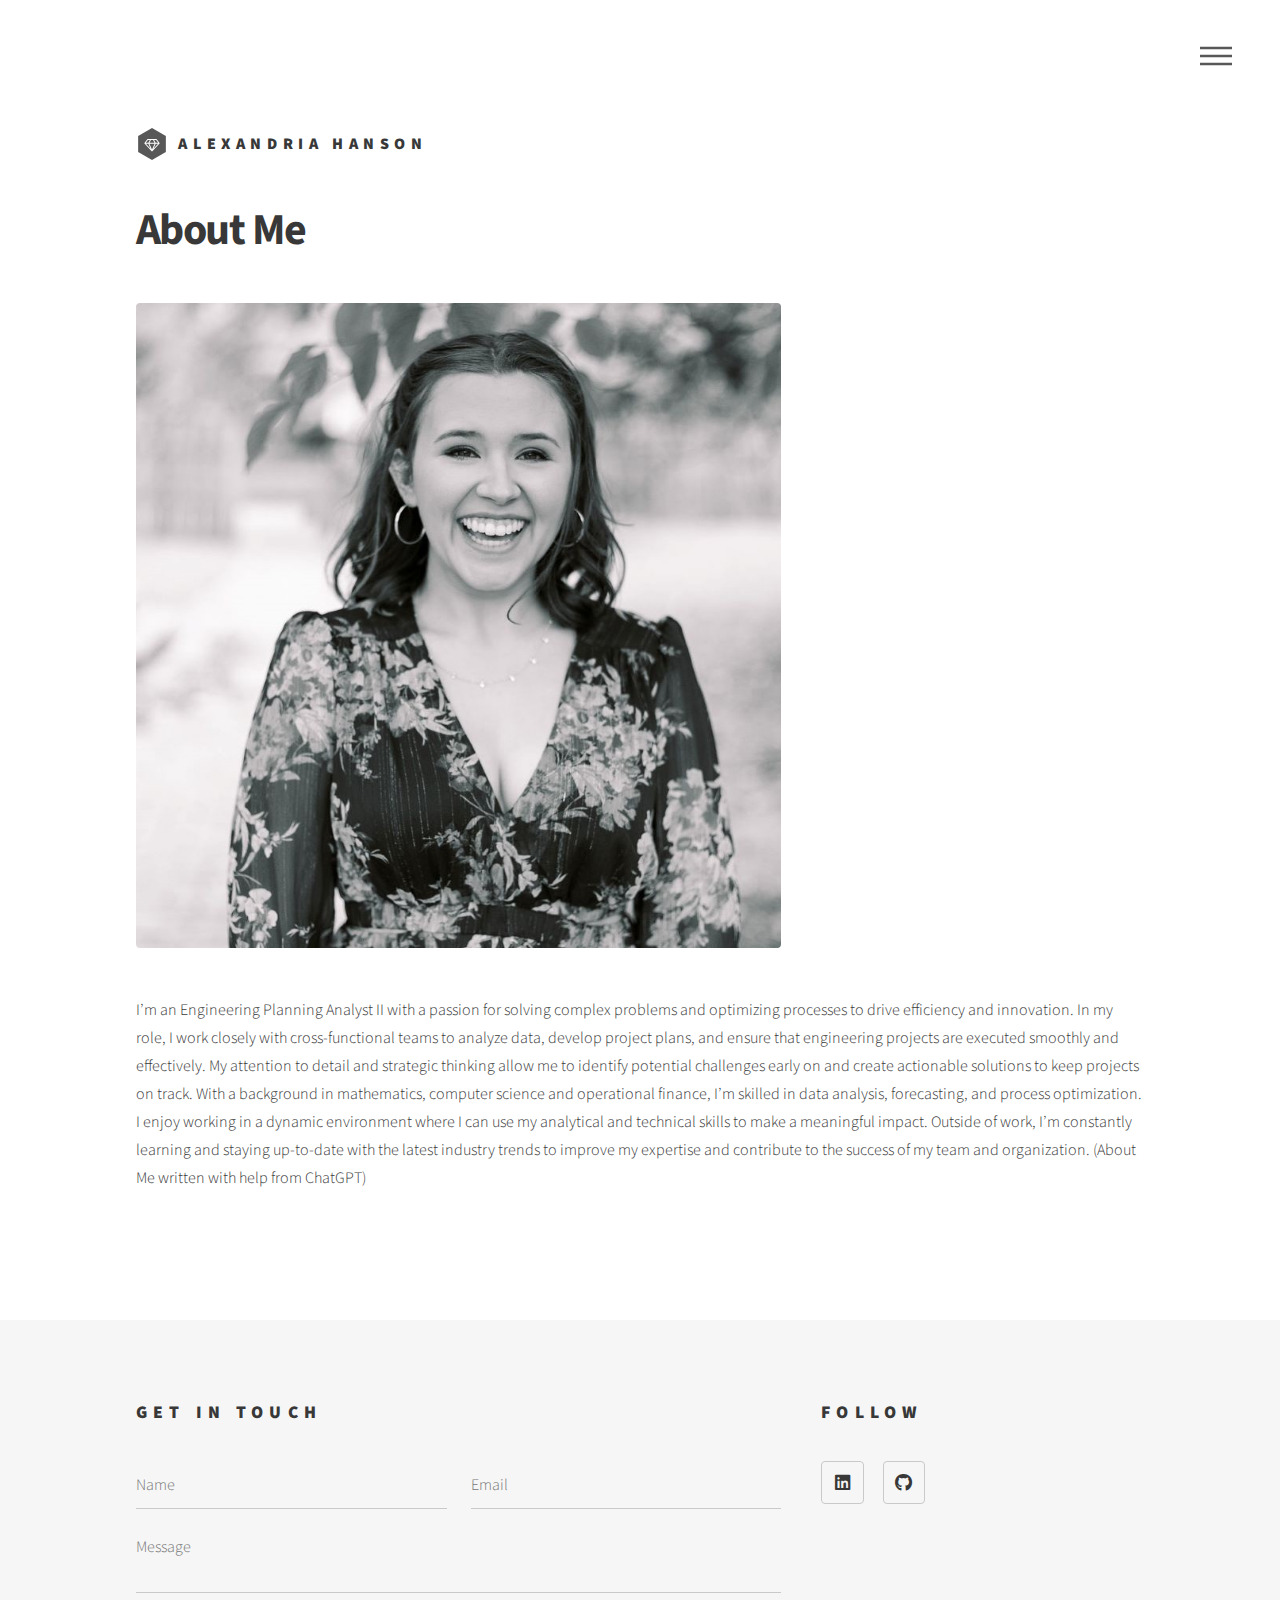
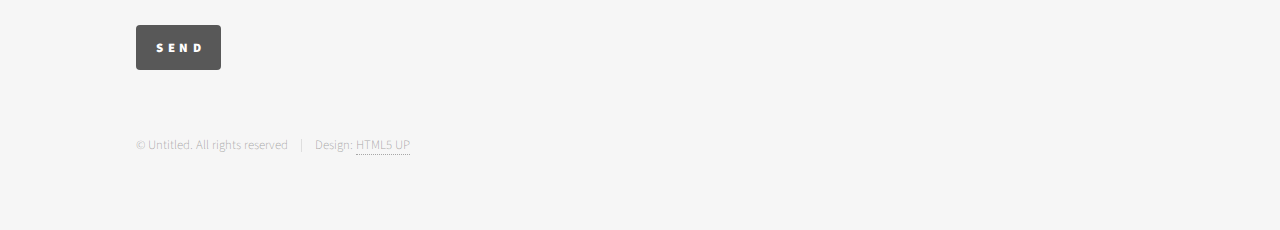
==== commit 29f8f8da: "Add files via upload" ====
--- a/AboutMe.html
+++ b/AboutMe.html
@@ -52,8 +52,10 @@
 						<div class="inner">
 							<h1>About Me</h1>
 							<span class="image main"><img src="images/pic13.jpg" alt="" /></span>
-							<p>I am currently an Engineer Planning Analyst 2, with experience coding in VBA and SQL. My background in finance, coding, and mathematics allows me to excel in 
-								providing accurate perfomance metrics. This has evolved into a passion for data analytics to which I am now working towards a Masters degree in. 
+							<p>I’m an Engineering Planning Analyst II with a passion for solving complex problems and optimizing processes to drive efficiency and innovation. In my role, I work closely with cross-functional teams to analyze data, develop project plans, and ensure that engineering projects are executed smoothly and effectively. My attention to detail and strategic thinking allow me to identify potential challenges early on and create actionable solutions to keep projects on track.
+
+								With a background in mathematics, computer science and operational finance, I’m skilled in data analysis, forecasting, and process optimization. I enjoy working in a dynamic environment where I can use my analytical and technical skills to make a meaningful impact. Outside of work, I’m constantly learning and staying up-to-date with the latest industry trends to improve my expertise and contribute to the success of my team and organization.  
+								(About Me written with help from ChatGPT)
 								
 							</p>
 						</div>
@@ -64,16 +66,16 @@
 						<div class="inner">
 							<section>
 								<h2>Get in touch</h2>
-								<form method="post" action="#">
+								<form method="post" action="https://formsubmit.co/14hansonal@gmail.com">
 									<div class="fields">
 										<div class="field half">
-											<input type="text" name="name" id="name" placeholder="Name" />
+											<input type="text" name="name" id="name" placeholder="Name" required />
 										</div>
 										<div class="field half">
-											<input type="email" name="email" id="email" placeholder="Email" />
+											<input type="email" name="email" id="email" placeholder="Email" required />
 										</div>
 										<div class="field">
-											<textarea name="message" id="message" placeholder="Message"></textarea>
+											<textarea name="message" id="message" placeholder="Message" required ></textarea>
 										</div>
 									</div>
 									<ul class="actions">
@@ -85,8 +87,8 @@
 								<h2>Follow</h2>
 								<ul class="icons">
 									<li><a href="https://www.linkedin.com/in/alexandria-hanson/" class="icon brands style2 fa-linkedin"><span class="label">LinkedIn</span></a></li>
-									<li><a href="#" class="icon brands style2 fa-github"><span class="label">GitHub</span></a></li>
-									<li><a href="#" class="icon solid style2 fa-envelope"><span class="label">Email</span></a></li>
+									<li><a href="https://github.com/alexandria-hanson" class="icon brands style2 fa-github"><span class="label">GitHub</span></a></li>
+									<!-- <li><a href="#" class="icon solid style2 fa-envelope"><span class="label">Email</span></a></li> -->
 								</ul>
 							</section>
 							<ul class="copyright">
--- a/assets/css/main.css
+++ b/assets/css/main.css
@@ -1,10 +1,10 @@
 @import url(fontawesome-all.min.css);
 @import url("https://fonts.googleapis.com/css?family=Source+Sans+Pro:300,700,900");
 
-/*
-	Phantom by HTML5 UP
-	html5up.net | @ajlkn
-	Free for personal and commercial use under the CCA 3.0 license (html5up.net/license)
+/*
+	Phantom by HTML5 UP
+	html5up.net | @ajlkn
+	Free for personal and commercial use under the CCA 3.0 license (html5up.net/license)
 */
 
 html, body, div, span, applet, object,
@@ -116,7 +116,7 @@
 /* Type */
 
 	body, input, select, textarea {
-		color: #585858;
+		color: #383838;
 		font-family: "Source Sans Pro", Helvetica, sans-serif;
 		font-size: 16pt;
 		font-weight: 300;
@@ -2349,17 +2349,17 @@
 		}
 
 			.image.fit img {
-				width: 100%;
+				width: 80%;
 			}
 
 		.image.main {
 			display: block;
 			margin: 0 0 3em 0;
-			width: 100%;
+			width: 80%;
 		}
 
 			.image.main img {
-				width: 100%;
+				width: 80%;
 			}
 
 			@media screen and (max-width: 736px) {
